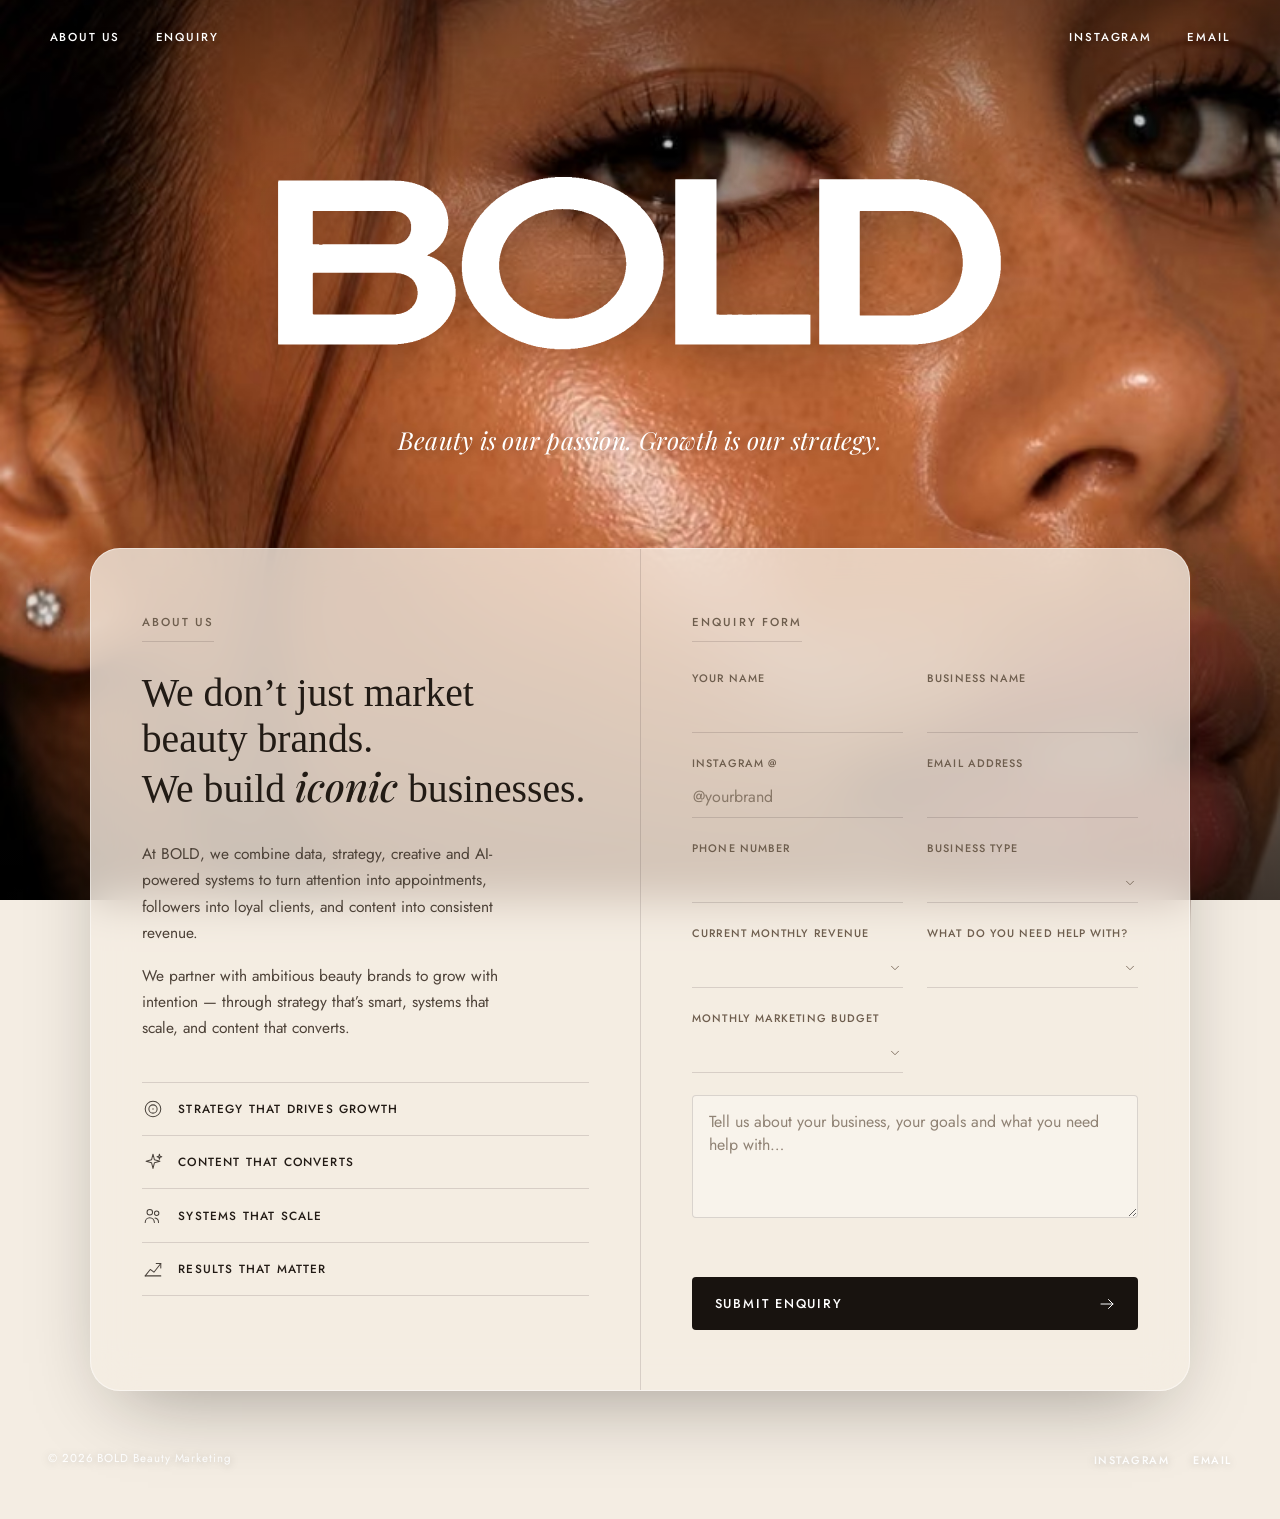
==== index.html @ 407d38a1 "Build BOLD Beauty Marketing Agency website Single-page editorial site matching the approved referenc" ====
<!doctype html>
<html lang="en">
<head>
  <meta charset="UTF-8" />
  <meta name="viewport" content="width=device-width, initial-scale=1, viewport-fit=cover" />
  <title>BOLD — Beauty Marketing Agency</title>
  <meta name="description" content="BOLD is a beauty marketing agency. We combine data, strategy, creative and AI-powered systems to help ambitious beauty brands grow with intention." />
  <meta name="theme-color" content="#f4ede3" />

  <!-- Open Graph / social sharing.
       og:url and the image paths below are site-relative because no
       production domain is set yet. Once BOLD's domain is live, add
       <meta property="og:url"> and switch the image paths to absolute
       URLs so link previews resolve correctly on every platform. -->
  <meta property="og:type" content="website" />
  <meta property="og:site_name" content="BOLD" />
  <meta property="og:title" content="BOLD — Beauty Marketing Agency" />
  <meta property="og:description" content="Beauty is our passion. Growth is our strategy. BOLD partners with ambitious beauty brands to grow with intention." />
  <meta property="og:image" content="/public/assets/bold-background.jpg" />
  <meta name="twitter:card" content="summary_large_image" />
  <meta name="twitter:title" content="BOLD — Beauty Marketing Agency" />
  <meta name="twitter:description" content="Beauty is our passion. Growth is our strategy." />
  <meta name="twitter:image" content="/public/assets/bold-background.jpg" />

  <!-- Favicons -->
  <link rel="icon" type="image/svg+xml" href="/public/assets/bold-logo.svg" />
  <link rel="icon" type="image/png" sizes="32x32" href="/public/assets/favicon-32.png" />
  <link rel="icon" type="image/png" sizes="16x16" href="/public/assets/favicon-16.png" />
  <link rel="apple-touch-icon" sizes="180x180" href="/public/assets/apple-touch-icon.png" />

  <!-- Fonts: editorial serif (headlines + italic emphasis) + refined sans (nav/labels/body).
       Self-hosted (Latin subset) so the site has no third-party runtime
       dependency — see css/fonts.css. -->
  <link rel="preload" as="font" type="font/woff2" href="/public/fonts/jost-500-normal.woff2" crossorigin />
  <link rel="preload" as="font" type="font/woff2" href="/public/fonts/playfair-display-400-italic.woff2" crossorigin />
  <link rel="stylesheet" href="/css/fonts.css" />

  <link rel="stylesheet" href="/css/styles.css" />
  <script>document.documentElement.classList.add('js');</script>
</head>
<body>

  <!-- Fixed beauty photograph background layer. Stays visually stationary while page content scrolls over it. -->
  <div class="bg-fixed" aria-hidden="true">
    <picture>
      <source srcset="/public/assets/bold-background.avif" type="image/avif" />
      <source srcset="/public/assets/bold-background.webp" type="image/webp" />
      <img
        src="/public/assets/bold-background.jpg"
        alt=""
        class="bg-fixed__img"
        fetchpriority="high"
      />
    </picture>
    <div class="bg-fixed__scrim"></div>
  </div>

  <a class="skip-link" href="#main">Skip to content</a>

  <header class="site-nav">
    <nav class="site-nav__inner" aria-label="Primary">
      <ul class="site-nav__group site-nav__group--left">
        <li><a href="#about">About Us</a></li>
        <li><a href="#enquiry">Enquiry</a></li>
      </ul>

      <button class="site-nav__toggle" type="button" aria-expanded="false" aria-controls="mobile-menu">
        <span class="site-nav__toggle-label">Menu</span>
        <span class="site-nav__toggle-icon" aria-hidden="true"></span>
      </button>

      <ul class="site-nav__group site-nav__group--right">
        <li><a id="nav-instagram" href="#" target="_blank" rel="noopener noreferrer">Instagram</a></li>
        <li><a id="nav-email" href="#">Email</a></li>
      </ul>
    </nav>

    <div class="mobile-menu" id="mobile-menu" hidden>
      <ul>
        <li><a href="#about">About Us</a></li>
        <li><a href="#enquiry">Enquiry</a></li>
        <li><a id="nav-instagram-mobile" href="#" target="_blank" rel="noopener noreferrer">Instagram</a></li>
        <li><a id="nav-email-mobile" href="#">Email</a></li>
      </ul>
    </div>
  </header>

  <main id="main">

    <section class="hero" aria-label="BOLD — Beauty is our passion. Growth is our strategy.">
      <div class="hero__inner">
        <svg class="hero__logo" viewBox="0 0 2172 724" role="img" aria-label="BOLD">
          <title>BOLD</title>
          <path d="M 97 116 L 97 119 L 96 120 L 96 564 L 97 565 L 423 565 L 424 564 L 433 564 L 434 563 L 440 563 L 441 562 L 447 562 L 448 561 L 452 561 L 453 560 L 457 560 L 458 559 L 461 559 L 462 558 L 465 558 L 466 557 L 468 557 L 469 556 L 472 556 L 473 555 L 475 555 L 476 554 L 478 554 L 479 553 L 481 553 L 482 552 L 484 552 L 489 549 L 491 549 L 494 547 L 496 547 L 497 546 L 498 546 L 499 545 L 500 545 L 501 544 L 502 544 L 503 543 L 504 543 L 505 542 L 508 541 L 510 539 L 511 539 L 512 538 L 515 537 L 517 535 L 518 535 L 520 533 L 521 533 L 523 531 L 524 531 L 527 528 L 528 528 L 531 525 L 532 525 L 537 520 L 538 520 L 550 508 L 550 507 L 555 502 L 555 501 L 561 494 L 562 491 L 566 486 L 566 485 L 567 484 L 567 483 L 568 482 L 568 481 L 569 480 L 569 479 L 572 474 L 572 472 L 574 469 L 574 467 L 575 466 L 575 464 L 576 463 L 576 461 L 577 460 L 577 458 L 578 457 L 578 454 L 579 453 L 579 450 L 580 449 L 580 444 L 581 443 L 581 435 L 582 434 L 582 413 L 581 412 L 581 405 L 580 404 L 580 400 L 579 399 L 579 395 L 578 394 L 578 391 L 577 390 L 577 388 L 576 387 L 576 385 L 575 384 L 575 382 L 573 379 L 573 377 L 572 376 L 572 375 L 571 374 L 570 371 L 566 366 L 565 363 L 559 356 L 559 355 L 549 345 L 548 345 L 543 340 L 542 340 L 537 336 L 534 335 L 532 333 L 531 333 L 530 332 L 529 332 L 528 331 L 527 331 L 526 330 L 525 330 L 520 327 L 518 327 L 517 326 L 516 326 L 515 325 L 513 325 L 510 323 L 507 323 L 504 321 L 505 320 L 506 320 L 507 319 L 510 318 L 512 316 L 515 315 L 517 313 L 520 312 L 522 310 L 523 310 L 527 306 L 528 306 L 541 293 L 541 292 L 544 289 L 544 288 L 547 285 L 547 284 L 549 282 L 549 281 L 550 280 L 550 279 L 551 278 L 551 277 L 552 276 L 552 275 L 555 270 L 555 268 L 557 265 L 557 262 L 558 261 L 558 259 L 559 258 L 559 255 L 560 254 L 560 250 L 561 249 L 561 241 L 562 240 L 562 223 L 561 222 L 561 215 L 560 214 L 560 210 L 559 209 L 559 205 L 558 204 L 558 202 L 557 201 L 557 198 L 556 197 L 556 195 L 555 194 L 555 193 L 554 192 L 554 191 L 553 190 L 553 189 L 552 188 L 552 187 L 551 186 L 551 185 L 550 184 L 550 183 L 549 182 L 548 179 L 546 177 L 545 174 L 542 171 L 542 170 L 538 166 L 538 165 L 528 155 L 527 155 L 518 147 L 517 147 L 512 143 L 509 142 L 507 140 L 504 139 L 502 137 L 501 137 L 500 136 L 499 136 L 494 133 L 492 133 L 489 131 L 487 131 L 482 128 L 480 128 L 479 127 L 477 127 L 476 126 L 474 126 L 473 125 L 471 125 L 470 124 L 467 124 L 466 123 L 464 123 L 463 122 L 459 122 L 458 121 L 454 121 L 453 120 L 448 120 L 447 119 L 442 119 L 441 118 L 434 118 L 433 117 L 416 117 L 415 116 Z M 191 371 L 193 369 L 419 369 L 420 370 L 428 370 L 429 371 L 433 371 L 434 372 L 436 372 L 437 373 L 440 373 L 441 374 L 443 374 L 444 375 L 445 375 L 446 376 L 448 376 L 450 378 L 453 379 L 455 381 L 456 381 L 459 384 L 460 384 L 467 391 L 467 392 L 470 395 L 470 396 L 471 397 L 471 398 L 472 399 L 472 400 L 475 405 L 475 407 L 476 408 L 476 411 L 477 412 L 477 418 L 478 419 L 478 430 L 477 431 L 477 436 L 476 437 L 476 440 L 475 441 L 475 443 L 474 444 L 474 446 L 473 447 L 473 448 L 472 449 L 471 452 L 469 454 L 469 455 L 467 457 L 467 458 L 463 462 L 463 463 L 461 465 L 460 465 L 455 470 L 454 470 L 449 474 L 448 474 L 443 477 L 441 477 L 440 478 L 438 478 L 437 479 L 435 479 L 434 480 L 432 480 L 431 481 L 428 481 L 427 482 L 420 482 L 419 483 L 193 483 L 191 481 Z M 191 201 L 192 200 L 418 200 L 419 201 L 424 201 L 425 202 L 428 202 L 429 203 L 431 203 L 432 204 L 434 204 L 435 205 L 438 206 L 440 208 L 441 208 L 443 210 L 444 210 L 453 219 L 453 220 L 455 222 L 455 223 L 458 228 L 458 230 L 459 231 L 459 235 L 460 236 L 460 253 L 459 254 L 459 257 L 458 258 L 458 261 L 456 264 L 456 266 L 454 268 L 454 269 L 452 271 L 452 272 L 449 275 L 449 276 L 445 280 L 444 280 L 441 283 L 440 283 L 439 284 L 438 284 L 437 285 L 436 285 L 431 288 L 429 288 L 428 289 L 426 289 L 425 290 L 421 290 L 420 291 L 218 291 L 217 292 L 209 292 L 208 291 L 192 291 L 191 290 Z M 1577 114 L 1577 564 L 1578 565 L 1848 565 L 1849 564 L 1859 564 L 1860 563 L 1868 563 L 1869 562 L 1875 562 L 1876 561 L 1881 561 L 1882 560 L 1886 560 L 1887 559 L 1891 559 L 1892 558 L 1895 558 L 1896 557 L 1900 557 L 1901 556 L 1903 556 L 1904 555 L 1907 555 L 1908 554 L 1910 554 L 1911 553 L 1914 553 L 1915 552 L 1917 552 L 1918 551 L 1920 551 L 1921 550 L 1923 550 L 1924 549 L 1926 549 L 1929 547 L 1931 547 L 1932 546 L 1934 546 L 1935 545 L 1936 545 L 1937 544 L 1939 544 L 1944 541 L 1946 541 L 1947 540 L 1948 540 L 1949 539 L 1950 539 L 1951 538 L 1952 538 L 1953 537 L 1954 537 L 1955 536 L 1956 536 L 1957 535 L 1960 534 L 1962 532 L 1965 531 L 1967 529 L 1968 529 L 1969 528 L 1972 527 L 1974 525 L 1975 525 L 1977 523 L 1978 523 L 1980 521 L 1981 521 L 1984 518 L 1985 518 L 1987 516 L 1988 516 L 1992 512 L 1993 512 L 1998 507 L 1999 507 L 2023 483 L 2023 482 L 2027 478 L 2027 477 L 2031 473 L 2031 472 L 2037 465 L 2037 464 L 2041 459 L 2042 456 L 2044 454 L 2045 451 L 2047 449 L 2047 448 L 2048 447 L 2048 446 L 2049 445 L 2049 444 L 2050 443 L 2050 442 L 2051 441 L 2051 440 L 2052 439 L 2052 438 L 2053 437 L 2053 436 L 2056 431 L 2056 429 L 2058 426 L 2058 424 L 2060 421 L 2060 419 L 2062 416 L 2062 414 L 2063 413 L 2063 411 L 2064 410 L 2064 408 L 2065 407 L 2065 404 L 2066 403 L 2066 401 L 2067 400 L 2067 398 L 2068 397 L 2068 393 L 2069 392 L 2069 388 L 2070 387 L 2070 384 L 2071 383 L 2071 379 L 2072 378 L 2072 372 L 2073 371 L 2073 363 L 2074 362 L 2074 322 L 2073 321 L 2073 312 L 2072 311 L 2072 306 L 2071 305 L 2071 300 L 2070 299 L 2070 296 L 2069 295 L 2069 291 L 2068 290 L 2068 287 L 2067 286 L 2067 283 L 2066 282 L 2066 279 L 2065 278 L 2065 276 L 2064 275 L 2064 272 L 2063 271 L 2063 269 L 2062 268 L 2062 266 L 2061 265 L 2061 263 L 2060 262 L 2060 260 L 2058 257 L 2058 255 L 2057 254 L 2057 252 L 2054 247 L 2054 245 L 2053 244 L 2053 243 L 2052 242 L 2052 241 L 2051 240 L 2051 239 L 2050 238 L 2050 237 L 2049 236 L 2049 235 L 2048 234 L 2047 231 L 2045 229 L 2045 228 L 2044 227 L 2043 224 L 2041 222 L 2040 219 L 2038 217 L 2038 216 L 2036 214 L 2036 213 L 2033 210 L 2033 209 L 2030 206 L 2030 205 L 2027 202 L 2027 201 L 2024 198 L 2024 197 L 2015 188 L 2015 187 L 2002 174 L 2001 174 L 1994 167 L 1993 167 L 1989 163 L 1988 163 L 1985 160 L 1984 160 L 1977 154 L 1976 154 L 1974 152 L 1971 151 L 1966 147 L 1965 147 L 1964 146 L 1961 145 L 1959 143 L 1958 143 L 1953 140 L 1951 140 L 1950 139 L 1947 138 L 1945 136 L 1943 136 L 1938 133 L 1936 133 L 1935 132 L 1934 132 L 1933 131 L 1931 131 L 1928 129 L 1926 129 L 1925 128 L 1923 128 L 1922 127 L 1920 127 L 1919 126 L 1917 126 L 1916 125 L 1913 125 L 1912 124 L 1910 124 L 1909 123 L 1907 123 L 1906 122 L 1903 122 L 1902 121 L 1899 121 L 1898 120 L 1895 120 L 1894 119 L 1890 119 L 1889 118 L 1886 118 L 1885 117 L 1880 117 L 1879 116 L 1873 116 L 1872 115 L 1865 115 L 1864 114 L 1852 114 L 1851 113 L 1578 113 Z M 1688 201 L 1689 200 L 1835 200 L 1836 201 L 1844 201 L 1845 202 L 1851 202 L 1852 203 L 1857 203 L 1858 204 L 1861 204 L 1862 205 L 1865 205 L 1866 206 L 1869 206 L 1870 207 L 1872 207 L 1873 208 L 1875 208 L 1876 209 L 1878 209 L 1879 210 L 1881 210 L 1882 211 L 1884 211 L 1885 212 L 1886 212 L 1891 215 L 1893 215 L 1894 216 L 1895 216 L 1896 217 L 1899 218 L 1901 220 L 1904 221 L 1909 225 L 1912 226 L 1915 229 L 1916 229 L 1920 233 L 1921 233 L 1938 250 L 1938 251 L 1942 255 L 1942 256 L 1945 259 L 1945 260 L 1947 262 L 1947 263 L 1951 268 L 1952 271 L 1954 273 L 1954 274 L 1955 275 L 1955 276 L 1958 281 L 1958 283 L 1960 286 L 1960 288 L 1961 289 L 1961 291 L 1962 292 L 1962 294 L 1963 295 L 1963 297 L 1964 298 L 1964 300 L 1965 301 L 1965 304 L 1966 305 L 1966 308 L 1967 309 L 1967 314 L 1968 315 L 1968 320 L 1969 321 L 1969 329 L 1970 330 L 1970 352 L 1969 353 L 1969 362 L 1968 363 L 1968 368 L 1967 369 L 1967 372 L 1966 373 L 1966 377 L 1965 378 L 1965 380 L 1964 381 L 1964 384 L 1963 385 L 1963 387 L 1962 388 L 1962 390 L 1961 391 L 1961 393 L 1958 398 L 1958 400 L 1957 401 L 1957 402 L 1956 403 L 1956 404 L 1955 405 L 1955 406 L 1954 407 L 1954 408 L 1953 409 L 1952 412 L 1950 414 L 1949 417 L 1947 419 L 1947 420 L 1945 422 L 1945 423 L 1941 427 L 1941 428 L 1937 432 L 1937 433 L 1923 447 L 1922 447 L 1918 451 L 1917 451 L 1914 454 L 1913 454 L 1910 457 L 1909 457 L 1907 459 L 1906 459 L 1901 463 L 1900 463 L 1899 464 L 1898 464 L 1897 465 L 1894 466 L 1892 468 L 1891 468 L 1888 470 L 1886 470 L 1885 471 L 1884 471 L 1879 474 L 1877 474 L 1874 476 L 1872 476 L 1871 477 L 1869 477 L 1868 478 L 1865 478 L 1864 479 L 1862 479 L 1861 480 L 1859 480 L 1858 481 L 1855 481 L 1854 482 L 1850 482 L 1849 483 L 1844 483 L 1843 484 L 1837 484 L 1836 485 L 1827 485 L 1826 486 L 1689 486 L 1688 485 Z M 1184 113 L 1183 114 L 1183 565 L 1552 565 L 1553 564 L 1553 484 L 1549 484 L 1548 483 L 1407 483 L 1406 484 L 1405 484 L 1404 483 L 1393 483 L 1392 484 L 1368 484 L 1367 483 L 1356 483 L 1355 484 L 1339 484 L 1338 483 L 1326 483 L 1325 484 L 1303 484 L 1302 483 L 1297 483 L 1296 482 L 1296 113 Z M 811 113 L 810 114 L 807 114 L 806 115 L 803 115 L 802 116 L 799 116 L 798 117 L 796 117 L 795 118 L 792 118 L 791 119 L 789 119 L 788 120 L 785 120 L 784 121 L 782 121 L 781 122 L 779 122 L 778 123 L 776 123 L 775 124 L 773 124 L 772 125 L 770 125 L 769 126 L 768 126 L 767 127 L 765 127 L 762 129 L 760 129 L 759 130 L 758 130 L 753 133 L 751 133 L 750 134 L 749 134 L 748 135 L 747 135 L 746 136 L 745 136 L 744 137 L 743 137 L 742 138 L 741 138 L 740 139 L 739 139 L 738 140 L 737 140 L 736 141 L 735 141 L 734 142 L 733 142 L 732 143 L 729 144 L 727 146 L 726 146 L 725 147 L 724 147 L 722 149 L 719 150 L 717 152 L 716 152 L 714 154 L 713 154 L 711 156 L 710 156 L 708 158 L 707 158 L 705 160 L 704 160 L 702 162 L 701 162 L 699 164 L 698 164 L 695 167 L 694 167 L 688 173 L 687 173 L 683 177 L 682 177 L 659 200 L 659 201 L 653 207 L 653 208 L 648 213 L 648 214 L 646 216 L 646 217 L 643 220 L 643 221 L 641 223 L 641 224 L 639 226 L 639 227 L 637 229 L 637 230 L 633 235 L 632 238 L 630 240 L 630 241 L 629 242 L 628 245 L 626 247 L 626 248 L 625 249 L 625 250 L 624 251 L 624 252 L 623 253 L 623 254 L 622 255 L 622 256 L 619 261 L 619 263 L 616 268 L 616 270 L 615 271 L 615 272 L 614 273 L 614 275 L 612 278 L 612 280 L 611 281 L 611 283 L 610 284 L 610 286 L 609 287 L 609 289 L 608 290 L 608 293 L 607 294 L 607 296 L 606 297 L 606 299 L 605 300 L 605 303 L 604 304 L 604 308 L 603 309 L 603 313 L 602 314 L 602 319 L 601 320 L 601 326 L 600 327 L 600 336 L 599 337 L 599 367 L 600 368 L 600 377 L 601 378 L 601 384 L 602 385 L 602 389 L 603 390 L 603 394 L 604 395 L 604 398 L 605 399 L 605 401 L 606 402 L 606 405 L 607 406 L 607 408 L 608 409 L 608 411 L 609 412 L 609 414 L 610 415 L 610 417 L 611 418 L 611 420 L 613 423 L 613 425 L 614 426 L 614 427 L 615 428 L 615 429 L 618 434 L 618 436 L 619 437 L 620 440 L 622 442 L 622 443 L 623 444 L 624 447 L 626 449 L 626 450 L 627 451 L 627 452 L 629 454 L 629 455 L 630 456 L 631 459 L 633 461 L 633 462 L 636 465 L 636 466 L 640 470 L 640 471 L 643 474 L 643 475 L 650 482 L 650 483 L 672 505 L 673 505 L 680 512 L 681 512 L 684 515 L 685 515 L 688 518 L 689 518 L 696 524 L 697 524 L 699 526 L 700 526 L 702 528 L 703 528 L 705 530 L 706 530 L 711 534 L 712 534 L 713 535 L 714 535 L 715 536 L 718 537 L 720 539 L 723 540 L 725 542 L 726 542 L 727 543 L 728 543 L 729 544 L 730 544 L 735 547 L 737 547 L 738 548 L 739 548 L 740 549 L 741 549 L 746 552 L 748 552 L 753 555 L 755 555 L 756 556 L 757 556 L 758 557 L 760 557 L 763 559 L 765 559 L 766 560 L 768 560 L 769 561 L 771 561 L 772 562 L 774 562 L 775 563 L 777 563 L 778 564 L 780 564 L 781 565 L 783 565 L 784 566 L 787 566 L 788 567 L 790 567 L 791 568 L 794 568 L 795 569 L 798 569 L 799 570 L 802 570 L 803 571 L 807 571 L 808 572 L 812 572 L 813 573 L 818 573 L 819 574 L 823 574 L 824 575 L 831 575 L 832 576 L 839 576 L 840 577 L 852 577 L 853 578 L 896 578 L 897 577 L 908 577 L 909 576 L 916 576 L 917 575 L 923 575 L 924 574 L 929 574 L 930 573 L 934 573 L 935 572 L 938 572 L 939 571 L 943 571 L 944 570 L 947 570 L 948 569 L 951 569 L 952 568 L 955 568 L 956 567 L 958 567 L 959 566 L 962 566 L 963 565 L 965 565 L 966 564 L 968 564 L 969 563 L 972 563 L 973 562 L 975 562 L 976 561 L 978 561 L 981 559 L 983 559 L 984 558 L 986 558 L 987 557 L 989 557 L 990 556 L 991 556 L 992 555 L 994 555 L 997 553 L 999 553 L 1000 552 L 1001 552 L 1002 551 L 1003 551 L 1004 550 L 1005 550 L 1006 549 L 1007 549 L 1008 548 L 1009 548 L 1010 547 L 1011 547 L 1012 546 L 1013 546 L 1014 545 L 1015 545 L 1016 544 L 1017 544 L 1018 543 L 1019 543 L 1020 542 L 1021 542 L 1022 541 L 1023 541 L 1024 540 L 1025 540 L 1026 539 L 1029 538 L 1031 536 L 1034 535 L 1036 533 L 1037 533 L 1039 531 L 1042 530 L 1044 528 L 1045 528 L 1047 526 L 1048 526 L 1051 523 L 1052 523 L 1054 521 L 1055 521 L 1059 517 L 1060 517 L 1063 514 L 1064 514 L 1067 511 L 1068 511 L 1072 507 L 1073 507 L 1096 484 L 1096 483 L 1102 477 L 1102 476 L 1108 469 L 1108 468 L 1110 466 L 1110 465 L 1113 462 L 1113 461 L 1115 459 L 1115 458 L 1119 453 L 1120 450 L 1124 445 L 1124 444 L 1125 443 L 1125 442 L 1126 441 L 1126 440 L 1127 439 L 1127 438 L 1128 437 L 1129 434 L 1131 432 L 1131 430 L 1132 429 L 1132 428 L 1135 423 L 1135 421 L 1136 420 L 1136 419 L 1137 418 L 1137 416 L 1139 413 L 1139 411 L 1140 410 L 1140 408 L 1142 405 L 1142 402 L 1143 401 L 1143 399 L 1144 398 L 1144 395 L 1145 394 L 1145 392 L 1146 391 L 1146 388 L 1147 387 L 1147 382 L 1148 381 L 1148 377 L 1149 376 L 1149 371 L 1150 370 L 1150 361 L 1151 360 L 1151 322 L 1150 321 L 1150 313 L 1149 312 L 1149 307 L 1148 306 L 1148 301 L 1147 300 L 1147 296 L 1146 295 L 1146 291 L 1145 290 L 1145 288 L 1144 287 L 1144 284 L 1143 283 L 1143 280 L 1142 279 L 1142 277 L 1141 276 L 1141 274 L 1140 273 L 1140 271 L 1139 270 L 1139 268 L 1138 267 L 1138 265 L 1137 264 L 1137 262 L 1136 261 L 1136 260 L 1133 255 L 1133 253 L 1132 252 L 1132 251 L 1131 250 L 1131 249 L 1130 248 L 1130 247 L 1129 246 L 1129 245 L 1128 244 L 1128 243 L 1127 242 L 1127 241 L 1126 240 L 1125 237 L 1123 235 L 1123 234 L 1122 233 L 1121 230 L 1119 228 L 1118 225 L 1116 223 L 1116 222 L 1114 220 L 1114 219 L 1111 216 L 1111 215 L 1108 212 L 1108 211 L 1105 208 L 1105 207 L 1100 202 L 1100 201 L 1089 190 L 1089 189 L 1085 185 L 1084 185 L 1075 176 L 1074 176 L 1069 171 L 1068 171 L 1064 167 L 1063 167 L 1061 165 L 1060 165 L 1057 162 L 1056 162 L 1053 159 L 1052 159 L 1050 157 L 1047 156 L 1045 154 L 1044 154 L 1039 150 L 1038 150 L 1037 149 L 1034 148 L 1032 146 L 1031 146 L 1030 145 L 1029 145 L 1028 144 L 1027 144 L 1026 143 L 1025 143 L 1024 142 L 1023 142 L 1022 141 L 1021 141 L 1020 140 L 1019 140 L 1018 139 L 1017 139 L 1016 138 L 1015 138 L 1014 137 L 1013 137 L 1012 136 L 1011 136 L 1006 133 L 1004 133 L 1003 132 L 1002 132 L 999 130 L 997 130 L 994 128 L 992 128 L 991 127 L 989 127 L 988 126 L 986 126 L 983 124 L 981 124 L 980 123 L 978 123 L 977 122 L 975 122 L 974 121 L 972 121 L 971 120 L 968 120 L 967 119 L 965 119 L 964 118 L 961 118 L 960 117 L 957 117 L 956 116 L 954 116 L 953 115 L 949 115 L 948 114 L 945 114 L 944 113 L 940 113 L 939 112 L 934 112 L 933 111 L 928 111 L 927 110 L 921 110 L 920 109 L 912 109 L 911 108 L 901 108 L 900 107 L 854 107 L 853 108 L 843 108 L 842 109 L 835 109 L 834 110 L 828 110 L 827 111 L 822 111 L 821 112 L 816 112 L 815 113 Z M 842 197 L 848 197 L 849 196 L 856 196 L 857 195 L 872 195 L 873 194 L 875 194 L 876 195 L 896 195 L 897 196 L 905 196 L 906 197 L 912 197 L 913 198 L 917 198 L 918 199 L 922 199 L 923 200 L 927 200 L 928 201 L 930 201 L 931 202 L 933 202 L 934 203 L 936 203 L 937 204 L 939 204 L 940 205 L 942 205 L 943 206 L 945 206 L 948 208 L 950 208 L 951 209 L 953 209 L 954 210 L 955 210 L 956 211 L 957 211 L 958 212 L 959 212 L 960 213 L 961 213 L 962 214 L 963 214 L 964 215 L 965 215 L 966 216 L 969 217 L 971 219 L 972 219 L 973 220 L 976 221 L 978 223 L 979 223 L 981 225 L 982 225 L 984 227 L 985 227 L 989 231 L 990 231 L 994 235 L 995 235 L 1001 241 L 1002 241 L 1012 251 L 1012 252 L 1017 257 L 1017 258 L 1021 262 L 1021 263 L 1024 266 L 1024 267 L 1028 272 L 1029 275 L 1031 277 L 1031 278 L 1032 279 L 1032 280 L 1033 281 L 1033 282 L 1034 283 L 1034 284 L 1035 285 L 1035 286 L 1036 287 L 1036 288 L 1039 293 L 1039 295 L 1041 298 L 1041 301 L 1042 302 L 1042 304 L 1043 305 L 1043 307 L 1044 308 L 1044 310 L 1045 311 L 1045 315 L 1046 316 L 1046 321 L 1047 322 L 1047 327 L 1048 328 L 1048 339 L 1049 340 L 1049 350 L 1048 351 L 1048 360 L 1047 361 L 1047 367 L 1046 368 L 1046 372 L 1045 373 L 1045 377 L 1044 378 L 1044 381 L 1043 382 L 1043 384 L 1042 385 L 1042 387 L 1041 388 L 1041 390 L 1039 393 L 1039 395 L 1037 398 L 1037 400 L 1036 401 L 1036 402 L 1034 404 L 1034 405 L 1033 406 L 1033 407 L 1032 408 L 1032 409 L 1031 410 L 1031 411 L 1030 412 L 1029 415 L 1027 417 L 1027 418 L 1025 420 L 1025 421 L 1023 423 L 1023 424 L 1021 426 L 1021 427 L 1017 431 L 1017 432 L 1005 444 L 1005 445 L 1003 447 L 1002 447 L 995 454 L 994 454 L 991 457 L 990 457 L 983 463 L 982 463 L 980 465 L 977 466 L 972 470 L 971 470 L 970 471 L 967 472 L 965 474 L 964 474 L 959 477 L 957 477 L 956 478 L 955 478 L 950 481 L 948 481 L 945 483 L 943 483 L 942 484 L 940 484 L 939 485 L 937 485 L 936 486 L 934 486 L 933 487 L 931 487 L 930 488 L 928 488 L 927 489 L 923 489 L 922 490 L 919 490 L 918 491 L 915 491 L 914 492 L 909 492 L 908 493 L 903 493 L 902 494 L 893 494 L 892 495 L 855 495 L 854 494 L 846 494 L 845 493 L 839 493 L 838 492 L 834 492 L 833 491 L 829 491 L 828 490 L 824 490 L 823 489 L 821 489 L 820 488 L 817 488 L 816 487 L 814 487 L 813 486 L 810 486 L 807 484 L 805 484 L 804 483 L 802 483 L 801 482 L 800 482 L 799 481 L 797 481 L 792 478 L 790 478 L 789 477 L 788 477 L 787 476 L 786 476 L 785 475 L 784 475 L 783 474 L 782 474 L 781 473 L 780 473 L 779 472 L 776 471 L 774 469 L 773 469 L 768 465 L 767 465 L 766 464 L 765 464 L 763 462 L 762 462 L 759 459 L 758 459 L 753 454 L 752 454 L 747 449 L 746 449 L 738 441 L 738 440 L 730 432 L 730 431 L 727 428 L 727 427 L 725 425 L 725 424 L 721 419 L 721 418 L 720 417 L 719 414 L 717 412 L 717 411 L 716 410 L 716 409 L 715 408 L 715 407 L 714 406 L 714 405 L 713 404 L 713 403 L 710 398 L 710 396 L 708 393 L 708 390 L 707 389 L 707 387 L 706 386 L 706 383 L 705 382 L 705 379 L 704 378 L 704 374 L 703 373 L 703 369 L 702 368 L 702 361 L 701 360 L 701 338 L 702 337 L 702 329 L 703 328 L 703 323 L 704 322 L 704 319 L 705 318 L 705 315 L 706 314 L 706 311 L 707 310 L 707 308 L 708 307 L 708 305 L 709 304 L 709 302 L 710 301 L 710 299 L 712 296 L 712 294 L 713 293 L 713 292 L 714 291 L 715 288 L 717 286 L 717 285 L 718 284 L 718 283 L 719 282 L 720 279 L 722 277 L 723 274 L 725 272 L 725 271 L 727 269 L 727 268 L 730 265 L 730 264 L 733 261 L 733 260 L 743 250 L 743 249 L 746 247 L 746 246 L 750 242 L 751 242 L 757 236 L 758 236 L 767 228 L 768 228 L 770 226 L 773 225 L 775 223 L 776 223 L 781 219 L 782 219 L 783 218 L 784 218 L 785 217 L 786 217 L 787 216 L 788 216 L 789 215 L 790 215 L 791 214 L 792 214 L 793 213 L 794 213 L 795 212 L 796 212 L 801 209 L 803 209 L 804 208 L 806 208 L 809 206 L 811 206 L 812 205 L 814 205 L 815 204 L 817 204 L 818 203 L 820 203 L 821 202 L 824 202 L 825 201 L 827 201 L 828 200 L 831 200 L 832 199 L 836 199 L 837 198 L 841 198 Z" fill="currentColor" fill-rule="evenodd"/>
        </svg>
        <p class="hero__slogan">Beauty is our passion. <em>Growth is our strategy.</em></p>
      </div>
    </section>

    <div class="panel-wrap">
      <div class="panel">

        <section class="panel__col panel__col--about" id="about" aria-labelledby="about-heading">
          <p class="eyebrow">About Us</p>

          <h2 id="about-heading" class="about__statement">
            We don&rsquo;t just market beauty brands.<br />
            We build <em>iconic</em> businesses.
          </h2>

          <p class="about__copy">
            At BOLD, we combine data, strategy, creative and AI-powered systems to turn attention into appointments, followers into loyal clients, and content into consistent revenue.
          </p>
          <p class="about__copy">
            We partner with ambitious beauty brands to grow with intention &mdash; through strategy that&rsquo;s smart, systems that scale, and content that converts.
          </p>

          <ul class="principles">
            <li class="principles__item">
              <span class="principles__icon" aria-hidden="true">
                <svg viewBox="0 0 24 24" fill="none" stroke="currentColor" stroke-width="1.1" stroke-linecap="round" stroke-linejoin="round">
                  <circle cx="12" cy="12" r="8.5" />
                  <circle cx="12" cy="12" r="4.5" />
                  <circle cx="12" cy="12" r="0.75" fill="currentColor" stroke="none" />
                </svg>
              </span>
              <span class="principles__label">Strategy that drives growth</span>
            </li>
            <li class="principles__item">
              <span class="principles__icon" aria-hidden="true">
                <svg viewBox="0 0 24 24" fill="none" stroke="currentColor" stroke-width="1.1" stroke-linecap="round" stroke-linejoin="round">
                  <path d="M12 3.5 L13.6 9.6 L19.5 11.2 L13.6 12.8 L12 19 L10.4 12.8 L4.5 11.2 L10.4 9.6 Z" />
                  <path d="M19 3.5 L19.6 5.6 L21.6 6.2 L19.6 6.8 L19 9 L18.4 6.8 L16.4 6.2 L18.4 5.6 Z" />
                </svg>
              </span>
              <span class="principles__label">Content that converts</span>
            </li>
            <li class="principles__item">
              <span class="principles__icon" aria-hidden="true">
                <svg viewBox="0 0 24 24" fill="none" stroke="currentColor" stroke-width="1.1" stroke-linecap="round" stroke-linejoin="round">
                  <circle cx="8.5" cy="8" r="3" />
                  <circle cx="16" cy="9" r="2.4" />
                  <path d="M3.5 19c0-3 2.2-5.2 5-5.2s5 2.2 5 5.2" />
                  <path d="M14.2 14.3c2.2.3 3.8 2.2 3.8 4.7" />
                </svg>
              </span>
              <span class="principles__label">Systems that scale</span>
            </li>
            <li class="principles__item">
              <span class="principles__icon" aria-hidden="true">
                <svg viewBox="0 0 24 24" fill="none" stroke="currentColor" stroke-width="1.1" stroke-linecap="round" stroke-linejoin="round">
                  <path d="M3.5 19.5h17" />
                  <path d="M3.5 19.5 9 12.5 13 15.5 20.5 6" />
                  <path d="M15.5 6h5v5" />
                </svg>
              </span>
              <span class="principles__label">Results that matter</span>
            </li>
          </ul>
        </section>

        <section class="panel__col panel__col--enquiry" id="enquiry" aria-labelledby="enquiry-heading">
          <p class="eyebrow">Enquiry Form</p>
          <h2 id="enquiry-heading" class="sr-only">Enquiry Form</h2>

          <form id="enquiry-form" class="enquiry-form" novalidate>

            <div class="field-row">
              <div class="field">
                <label for="f-name">Your Name</label>
                <input type="text" id="f-name" name="name" autocomplete="name" required />
              </div>
              <div class="field">
                <label for="f-business">Business Name</label>
                <input type="text" id="f-business" name="business" autocomplete="organization" required />
              </div>
            </div>

            <div class="field-row">
              <div class="field">
                <label for="f-instagram">Instagram @</label>
                <input type="text" id="f-instagram" name="instagram" placeholder="@yourbrand" />
              </div>
              <div class="field">
                <label for="f-email">Email Address</label>
                <input type="email" id="f-email" name="email" autocomplete="email" required />
              </div>
            </div>

            <div class="field-row">
              <div class="field">
                <label for="f-phone">Phone Number</label>
                <input type="tel" id="f-phone" name="phone" autocomplete="tel" />
              </div>
              <div class="field field--select">
                <label for="f-business-type">Business Type</label>
                <select id="f-business-type" name="businessType" required>
                  <option value="" disabled selected hidden></option>
                  <option>Medical Aesthetics / Med Spa</option>
                  <option>Skincare Clinic</option>
                  <option>Injectables &amp; Cosmetic Injecting</option>
                  <option>Laser &amp; Aesthetic Treatments</option>
                  <option>Hair &amp; Beauty Salon</option>
                  <option>Cosmetic Surgery Clinic</option>
                  <option>Beauty Product Brand</option>
                  <option>Wellness &amp; Spa</option>
                  <option>Other</option>
                </select>
              </div>
            </div>

            <div class="field-row">
              <div class="field field--select">
                <label for="f-revenue">Current Monthly Revenue</label>
                <select id="f-revenue" name="revenue">
                  <option value="" disabled selected hidden></option>
                  <option>Under $10k</option>
                  <option>$10k &ndash; $25k</option>
                  <option>$25k &ndash; $50k</option>
                  <option>$50k &ndash; $100k</option>
                  <option>$100k &ndash; $250k</option>
                  <option>$250k+</option>
                </select>
              </div>
              <div class="field field--select">
                <label for="f-help">What do you need help with?</label>
                <select id="f-help" name="helpWith">
                  <option value="" disabled selected hidden></option>
                  <option>Social Media &amp; Content</option>
                  <option>Paid Advertising</option>
                  <option>Branding &amp; Creative</option>
                  <option>Website &amp; Booking Systems</option>
                  <option>Lead Generation &amp; Sales Systems</option>
                  <option>Full Growth Partnership</option>
                  <option>Not Sure Yet</option>
                </select>
              </div>
            </div>

            <div class="field-row">
              <div class="field field--select">
                <label for="f-budget">Monthly Marketing Budget</label>
                <select id="f-budget" name="budget">
                  <option value="" disabled selected hidden></option>
                  <option>Under $1k</option>
                  <option>$1k &ndash; $3k</option>
                  <option>$3k &ndash; $5k</option>
                  <option>$5k &ndash; $10k</option>
                  <option>$10k+</option>
                </select>
              </div>
              <div class="field"></div>
            </div>

            <div class="field field--message">
              <label for="f-message" class="sr-only">Tell us about your business</label>
              <textarea id="f-message" name="message" rows="4" placeholder="Tell us about your business, your goals and what you need help with&hellip;"></textarea>
            </div>

            <p class="form-status" id="form-status" role="status" aria-live="polite"></p>

            <button type="submit" class="submit-btn">
              <span>Submit Enquiry</span>
              <svg viewBox="0 0 24 24" fill="none" stroke="currentColor" stroke-width="1.3" stroke-linecap="round" stroke-linejoin="round" aria-hidden="true">
                <path d="M4 12h16" />
                <path d="M14 6l6 6-6 6" />
              </svg>
            </button>
          </form>
        </section>

      </div>
    </div>

    <footer class="site-footer">
      <p>&copy; <span id="year"></span> BOLD Beauty Marketing</p>
      <ul class="site-footer__links">
        <li><a id="footer-instagram" href="#" target="_blank" rel="noopener noreferrer">Instagram</a></li>
        <li><a id="footer-email" href="#">Email</a></li>
      </ul>
    </footer>

  </main>

  <script type="module" src="/js/main.js"></script>
</body>
</html>
---- css/fonts.css ----
/* Self-hosted BOLD site fonts (Latin subset only) — Playfair Display + Jost.
   Downloaded once from Google Fonts, served locally so the site has no
   third-party runtime dependency and no extra DNS/TLS round trip.
   Only the weights/styles actually used in css/styles.css are included. */

@font-face {
  font-family: 'Jost';
  font-style: normal;
  font-weight: 400;
  font-display: swap;
  src: url('/public/fonts/jost-400-normal.woff2') format('woff2');
}

@font-face {
  font-family: 'Jost';
  font-style: normal;
  font-weight: 500;
  font-display: swap;
  src: url('/public/fonts/jost-500-normal.woff2') format('woff2');
}

@font-face {
  font-family: 'Playfair Display';
  font-style: italic;
  font-weight: 400;
  font-display: swap;
  src: url('/public/fonts/playfair-display-400-italic.woff2') format('woff2');
}

@font-face {
  font-family: 'Playfair Display';
  font-style: italic;
  font-weight: 500;
  font-display: swap;
  src: url('/public/fonts/playfair-display-500-italic.woff2') format('woff2');
}

@font-face {
  font-family: 'Playfair Display';
  font-style: normal;
  font-weight: 500;
  font-display: swap;
  src: url('/public/fonts/playfair-display-500-normal.woff2') format('woff2');
}
---- css/styles.css ----
/* =========================================================
   BOLD — Beauty Marketing Agency
   Editorial beauty-campaign site. Fixed photograph background,
   content scrolls independently above it inside one translucent
   ivory panel. See README for architecture notes.
   ========================================================= */

/* ---------- Design tokens ---------- */
:root {
  --ivory: #f4ede3;
  --ivory-rgb: 244, 237, 227;
  --panel-bg: rgba(var(--ivory-rgb), 0.80);
  --panel-border: rgba(255, 255, 255, 0.45);
  --ink: #221b15;
  --ink-soft: #4d4238;
  --ink-faint: rgba(34, 27, 21, 0.14);
  --taupe: #6e5e4e;
  --white: #ffffff;
  --btn-black: #18130f;
  --btn-black-hover: #2b231c;

  --font-serif: "Playfair Display", Georgia, "Times New Roman", serif;
  --font-sans: "Jost", "Helvetica Neue", Helvetica, Arial, sans-serif;

  --nav-h: clamp(4.5rem, 9vh, 6rem);
  --panel-inset: clamp(1rem, 7vw, 14rem);
  --panel-radius: clamp(18px, 2.4vw, 30px);

  --ease: cubic-bezier(0.22, 1, 0.36, 1);
}

/* ---------- Reset ---------- */
*,
*::before,
*::after {
  box-sizing: border-box;
}

html {
  -webkit-text-size-adjust: 100%;
  text-size-adjust: 100%;
}

body {
  margin: 0;
  min-height: 100vh;
  background: var(--ivory);
  color: var(--ink);
  font-family: var(--font-sans);
  font-size: 16px;
  line-height: 1.5;
  -webkit-font-smoothing: antialiased;
  overflow-x: hidden;
}

img {
  max-width: 100%;
  display: block;
}

ul {
  list-style: none;
  margin: 0;
  padding: 0;
}

a {
  color: inherit;
  text-decoration: none;
}

button {
  font: inherit;
  color: inherit;
  background: none;
  border: none;
  cursor: pointer;
}

h1, h2, h3, p {
  margin: 0;
}

.sr-only {
  position: absolute;
  width: 1px;
  height: 1px;
  padding: 0;
  margin: -1px;
  overflow: hidden;
  clip: rect(0, 0, 0, 0);
  white-space: nowrap;
  border: 0;
}

.skip-link {
  position: absolute;
  top: -100%;
  left: 1rem;
  z-index: 100;
  background: var(--ink);
  color: var(--white);
  padding: 0.75rem 1.25rem;
  border-radius: 4px;
  font-family: var(--font-sans);
  font-size: 0.85rem;
  transition: top 0.2s var(--ease);
}

.skip-link:focus {
  top: 1rem;
}

:focus-visible {
  outline: 2px solid var(--ink);
  outline-offset: 3px;
}

.bg-fixed :focus-visible,
.site-nav :focus-visible,
.hero :focus-visible,
.site-footer :focus-visible {
  outline-color: var(--white);
}

/* ---------- Fixed beauty photograph background ---------- */
/* Uses position:fixed (not background-attachment:fixed) so it stays
   visually stationary across desktop AND mobile browsers, where
   background-attachment:fixed is unreliable/disabled (notably iOS Safari). */
.bg-fixed {
  position: fixed;
  inset: 0;
  z-index: -1;
  overflow: hidden;
  background: var(--ink);
}

.bg-fixed picture,
.bg-fixed__img {
  width: 100%;
  height: 100%;
  display: block;
}

.bg-fixed__img {
  object-fit: cover;
  object-position: 50% 28%;
}

.bg-fixed__scrim {
  position: absolute;
  inset: 0;
  background:
    linear-gradient(to bottom,
      rgba(0, 0, 0, 0.38) 0%,
      rgba(0, 0, 0, 0) 26%,
      rgba(0, 0, 0, 0) 60%,
      rgba(0, 0, 0, 0.58) 100%);
  pointer-events: none;
}

@media (min-width: 640px) {
  .bg-fixed__img {
    object-position: 50% 24%;
  }
}

@media (min-width: 1024px) {
  .bg-fixed__img {
    object-position: 50% 30%;
  }
}

/* ---------- Navigation ---------- */
.site-nav {
  position: relative;
  z-index: 20;
  padding: 1.5rem clamp(1.25rem, 4vw, 3rem) 0;
}

.site-nav__inner {
  display: flex;
  align-items: center;
  justify-content: space-between;
  gap: 1rem;
}

.site-nav__group {
  display: flex;
  align-items: center;
  gap: clamp(1.25rem, 2.5vw, 2.25rem);
}

.site-nav a {
  color: var(--white);
  font-family: var(--font-sans);
  font-size: 0.72rem;
  font-weight: 500;
  letter-spacing: 0.16em;
  text-transform: uppercase;
  text-shadow: 0 1px 8px rgba(0, 0, 0, 0.25);
  padding: 0.35rem 0.1rem;
  transition: opacity 0.2s var(--ease);
}

.site-nav a:hover,
.site-nav a:focus-visible {
  opacity: 0.72;
}

.site-nav__toggle {
  display: none;
  align-items: center;
  gap: 0.5rem;
  color: var(--white);
}

.site-nav__toggle-label {
  font-size: 0.7rem;
  letter-spacing: 0.16em;
  text-transform: uppercase;
  text-shadow: 0 1px 8px rgba(0, 0, 0, 0.25);
}

.site-nav__toggle-icon {
  position: relative;
  width: 20px;
  height: 1px;
  background: var(--white);
}

.site-nav__toggle-icon::before,
.site-nav__toggle-icon::after {
  content: "";
  position: absolute;
  left: 0;
  width: 20px;
  height: 1px;
  background: var(--white);
  transition: transform 0.2s var(--ease);
}

.site-nav__toggle-icon::before {
  top: -6px;
}

.site-nav__toggle-icon::after {
  top: 6px;
}

.site-nav__toggle[aria-expanded="true"] .site-nav__toggle-icon {
  background: transparent;
}

.site-nav__toggle[aria-expanded="true"] .site-nav__toggle-icon::before {
  transform: translateY(6px) rotate(45deg);
}

.site-nav__toggle[aria-expanded="true"] .site-nav__toggle-icon::after {
  transform: translateY(-6px) rotate(-45deg);
}

.mobile-menu {
  margin: 0.9rem clamp(1.25rem, 4vw, 3rem) 0;
  background: var(--panel-bg);
  backdrop-filter: blur(20px) saturate(1.1);
  -webkit-backdrop-filter: blur(20px) saturate(1.1);
  border: 1px solid var(--panel-border);
  border-radius: 16px;
  overflow: hidden;
}

.mobile-menu ul {
  display: flex;
  flex-direction: column;
}

.mobile-menu li + li {
  border-top: 1px solid var(--ink-faint);
}

.mobile-menu a {
  display: block;
  padding: 1rem 1.25rem;
  color: var(--ink);
  font-size: 0.75rem;
  font-weight: 500;
  letter-spacing: 0.14em;
  text-transform: uppercase;
}

@media (max-width: 719px) {
  .site-nav__group--left,
  .site-nav__group--right {
    display: none;
  }

  .site-nav__toggle {
    display: inline-flex;
    margin-left: auto;
  }
}

@media (min-width: 720px) {
  .mobile-menu {
    display: none !important;
  }
}

/* ---------- Hero ---------- */
.hero {
  position: relative;
  z-index: 5;
  display: flex;
  align-items: flex-start;
  justify-content: center;
  padding: clamp(2.5rem, 10vh, 6rem) clamp(1.25rem, 6vw, 3rem) 0;
  text-align: center;
}

.hero__inner {
  width: 100%;
  max-width: 1200px;
  display: flex;
  flex-direction: column;
  align-items: center;
}

.hero__logo {
  width: clamp(280px, 62vw, 920px);
  height: auto;
  color: var(--white);
  filter: drop-shadow(0 4px 24px rgba(0, 0, 0, 0.22));
}

.hero__slogan {
  margin-top: clamp(0.6rem, 2vw, 1.15rem);
  color: var(--white);
  font-family: var(--font-serif);
  font-style: italic;
  font-weight: 400;
  font-size: clamp(1rem, 2.3vw, 1.55rem);
  letter-spacing: 0.01em;
  text-shadow: 0 1px 12px rgba(0, 0, 0, 0.28);
}

.hero__slogan em {
  font-style: italic;
}

/* ---------- Panel wrap / translucent content panel ---------- */
.panel-wrap {
  position: relative;
  z-index: 10;
  padding: 0 var(--panel-inset);
  margin-top: clamp(2.25rem, 7vw, 9.25rem);
}

.panel {
  background: var(--panel-bg);
  backdrop-filter: blur(22px) saturate(1.15);
  -webkit-backdrop-filter: blur(22px) saturate(1.15);
  border: 1px solid var(--panel-border);
  border-radius: var(--panel-radius);
  box-shadow: 0 30px 80px -30px rgba(20, 14, 9, 0.4);
  display: grid;
  grid-template-columns: 1fr;
  overflow: hidden;
}

/* Panel starts visible by default (no-JS / progressive enhancement).
   Only when JS has confirmed it can run the reveal do we hide it first,
   then fade it in via .is-visible (see js/main.js). */
.js .panel {
  opacity: 0;
  transform: translateY(18px);
}

.js .panel.is-visible {
  opacity: 1;
  transform: none;
  transition: opacity 0.7s var(--ease), transform 0.7s var(--ease);
}

@media (prefers-reduced-motion: reduce) {
  .js .panel {
    opacity: 1;
    transform: none;
  }
}

.panel__col {
  padding: clamp(2rem, 5vw, 3.75rem) clamp(1.5rem, 4vw, 3.5rem);
}

.panel__col--enquiry {
  border-top: 1px solid var(--ink-faint);
}

@media (min-width: 900px) {
  .panel {
    grid-template-columns: 1fr 1fr;
  }

  .panel__col--enquiry {
    border-top: none;
    border-left: 1px solid var(--ink-faint);
  }
}

.eyebrow {
  font-family: var(--font-sans);
  font-size: 0.72rem;
  font-weight: 500;
  letter-spacing: 0.18em;
  text-transform: uppercase;
  color: var(--taupe);
  padding-bottom: 0.6rem;
  margin-bottom: clamp(1.25rem, 3vw, 1.75rem);
  border-bottom: 1px solid var(--ink-faint);
  display: inline-block;
}

/* ---------- About column ---------- */
.about__statement {
  font-family: var(--font-serif);
  font-weight: 500;
  font-size: clamp(1.55rem, 3.1vw, 2.5rem);
  line-height: 1.18;
  color: var(--ink);
  margin-bottom: clamp(1.25rem, 2.5vw, 1.75rem);
}

.about__statement em {
  font-style: italic;
  font-weight: 500;
}

.about__copy {
  font-family: var(--font-sans);
  font-size: 0.97rem;
  line-height: 1.7;
  color: var(--ink-soft);
  max-width: 42ch;
}

.about__copy + .about__copy {
  margin-top: 1rem;
}

.principles {
  margin-top: clamp(1.75rem, 3.5vw, 2.5rem);
  border-top: 1px solid var(--ink-faint);
}

.principles__item {
  display: flex;
  align-items: center;
  gap: 0.9rem;
  padding: 0.95rem 0;
  border-bottom: 1px solid var(--ink-faint);
}

.principles__icon {
  flex: none;
  width: 22px;
  height: 22px;
  color: var(--ink);
  opacity: 0.82;
}

.principles__icon svg {
  width: 100%;
  height: 100%;
}

.principles__label {
  font-family: var(--font-sans);
  font-size: 0.74rem;
  font-weight: 500;
  letter-spacing: 0.1em;
  text-transform: uppercase;
  color: var(--ink);
}

/* ---------- Enquiry form ---------- */
.enquiry-form {
  display: flex;
  flex-direction: column;
  gap: 1.35rem;
}

.field-row {
  display: grid;
  grid-template-columns: 1fr;
  gap: 1.35rem;
}

@media (min-width: 560px) {
  .field-row {
    grid-template-columns: 1fr 1fr;
    gap: 1.35rem 1.5rem;
  }
}

.field {
  display: flex;
  flex-direction: column;
}

.field label {
  font-family: var(--font-sans);
  font-size: 0.68rem;
  font-weight: 500;
  letter-spacing: 0.1em;
  text-transform: uppercase;
  color: var(--taupe);
  margin-bottom: 0.5rem;
}

.field input,
.field select,
.field textarea {
  font-family: var(--font-sans);
  font-size: 1rem;
  color: var(--ink);
  background: transparent;
  border: none;
  border-bottom: 1px solid var(--ink-faint);
  padding: 0.4rem 0.05rem 0.55rem;
  border-radius: 0;
  width: 100%;
  transition: border-color 0.2s var(--ease);
}

.field input::placeholder,
.field textarea::placeholder {
  color: var(--taupe);
  opacity: 0.75;
}

.field input:hover,
.field select:hover,
.field textarea:hover {
  border-bottom-color: rgba(34, 27, 21, 0.3);
}

.field input:focus,
.field select:focus,
.field textarea:focus {
  outline: none;
  border-bottom-color: var(--ink);
}

.field.is-touched input:invalid,
.field.is-touched select:invalid {
  border-bottom-color: #a33d2e;
}

.field--select select {
  appearance: none;
  -webkit-appearance: none;
  background-image: url("data:image/svg+xml,%3Csvg xmlns='http://www.w3.org/2000/svg' viewBox='0 0 24 24' fill='none' stroke='%236e5e4e' stroke-width='1.4' stroke-linecap='round' stroke-linejoin='round'%3E%3Cpath d='M6 9l6 6 6-6'/%3E%3C/svg%3E");
  background-repeat: no-repeat;
  background-position: right 0.1rem center;
  background-size: 14px;
  padding-right: 1.4rem;
  cursor: pointer;
}

.field--select select:invalid {
  color: var(--taupe);
}

.field--message textarea {
  border: 1px solid var(--ink-faint);
  border-radius: 4px;
  padding: 0.9rem 1rem;
  resize: vertical;
  min-height: 7.5rem;
  background: rgba(255, 255, 255, 0.3);
}

.field--message textarea:focus {
  border-color: var(--ink);
}

.form-status {
  font-family: var(--font-sans);
  font-size: 0.85rem;
  line-height: 1.5;
  color: var(--ink-soft);
  min-height: 1.2em;
}

.form-status[data-state="error"] {
  color: #a33d2e;
}

.form-status[data-state="success"] {
  color: #3f6b4a;
}

.submit-btn {
  display: flex;
  align-items: center;
  justify-content: space-between;
  width: 100%;
  background: var(--btn-black);
  color: var(--white);
  font-family: var(--font-sans);
  font-size: 0.8rem;
  font-weight: 500;
  letter-spacing: 0.14em;
  text-transform: uppercase;
  padding: 1.05rem 1.4rem;
  border-radius: 4px;
  transition: background-color 0.2s var(--ease), transform 0.2s var(--ease);
}

.submit-btn:hover {
  background: var(--btn-black-hover);
}

.submit-btn:active {
  transform: scale(0.99);
}

.submit-btn svg {
  width: 18px;
  height: 18px;
  transition: transform 0.2s var(--ease);
}

.submit-btn:hover svg {
  transform: translateX(3px);
}

.submit-btn:disabled {
  opacity: 0.6;
  cursor: default;
}

/* ---------- Footer ---------- */
.site-footer {
  position: relative;
  z-index: 5;
  display: flex;
  flex-direction: column;
  align-items: center;
  gap: 0.75rem;
  padding: clamp(2.5rem, 6vw, 3.5rem) 1.5rem clamp(2.25rem, 5vw, 3rem);
  color: var(--white);
  text-align: center;
}

.site-footer p {
  font-family: var(--font-sans);
  font-size: 0.72rem;
  letter-spacing: 0.08em;
  text-shadow: 0 1px 8px rgba(0, 0, 0, 0.25);
}

.site-footer__links {
  display: flex;
  gap: 1.5rem;
}

.site-footer__links a {
  font-family: var(--font-sans);
  font-size: 0.68rem;
  font-weight: 500;
  letter-spacing: 0.14em;
  text-transform: uppercase;
  text-shadow: 0 1px 8px rgba(0, 0, 0, 0.25);
  transition: opacity 0.2s var(--ease);
}

.site-footer__links a:hover,
.site-footer__links a:focus-visible {
  opacity: 0.72;
}

@media (min-width: 720px) {
  .site-footer {
    flex-direction: row;
    justify-content: space-between;
    padding-left: clamp(1.25rem, 4vw, 3rem);
    padding-right: clamp(1.25rem, 4vw, 3rem);
    text-align: left;
  }
}

/* ---------- Reduced motion ---------- */
@media (prefers-reduced-motion: reduce) {
  * {
    scroll-behavior: auto !important;
    animation-duration: 0.01ms !important;
    animation-iteration-count: 1 !important;
    transition-duration: 0.01ms !important;
  }
}

html {
  scroll-behavior: smooth;
}
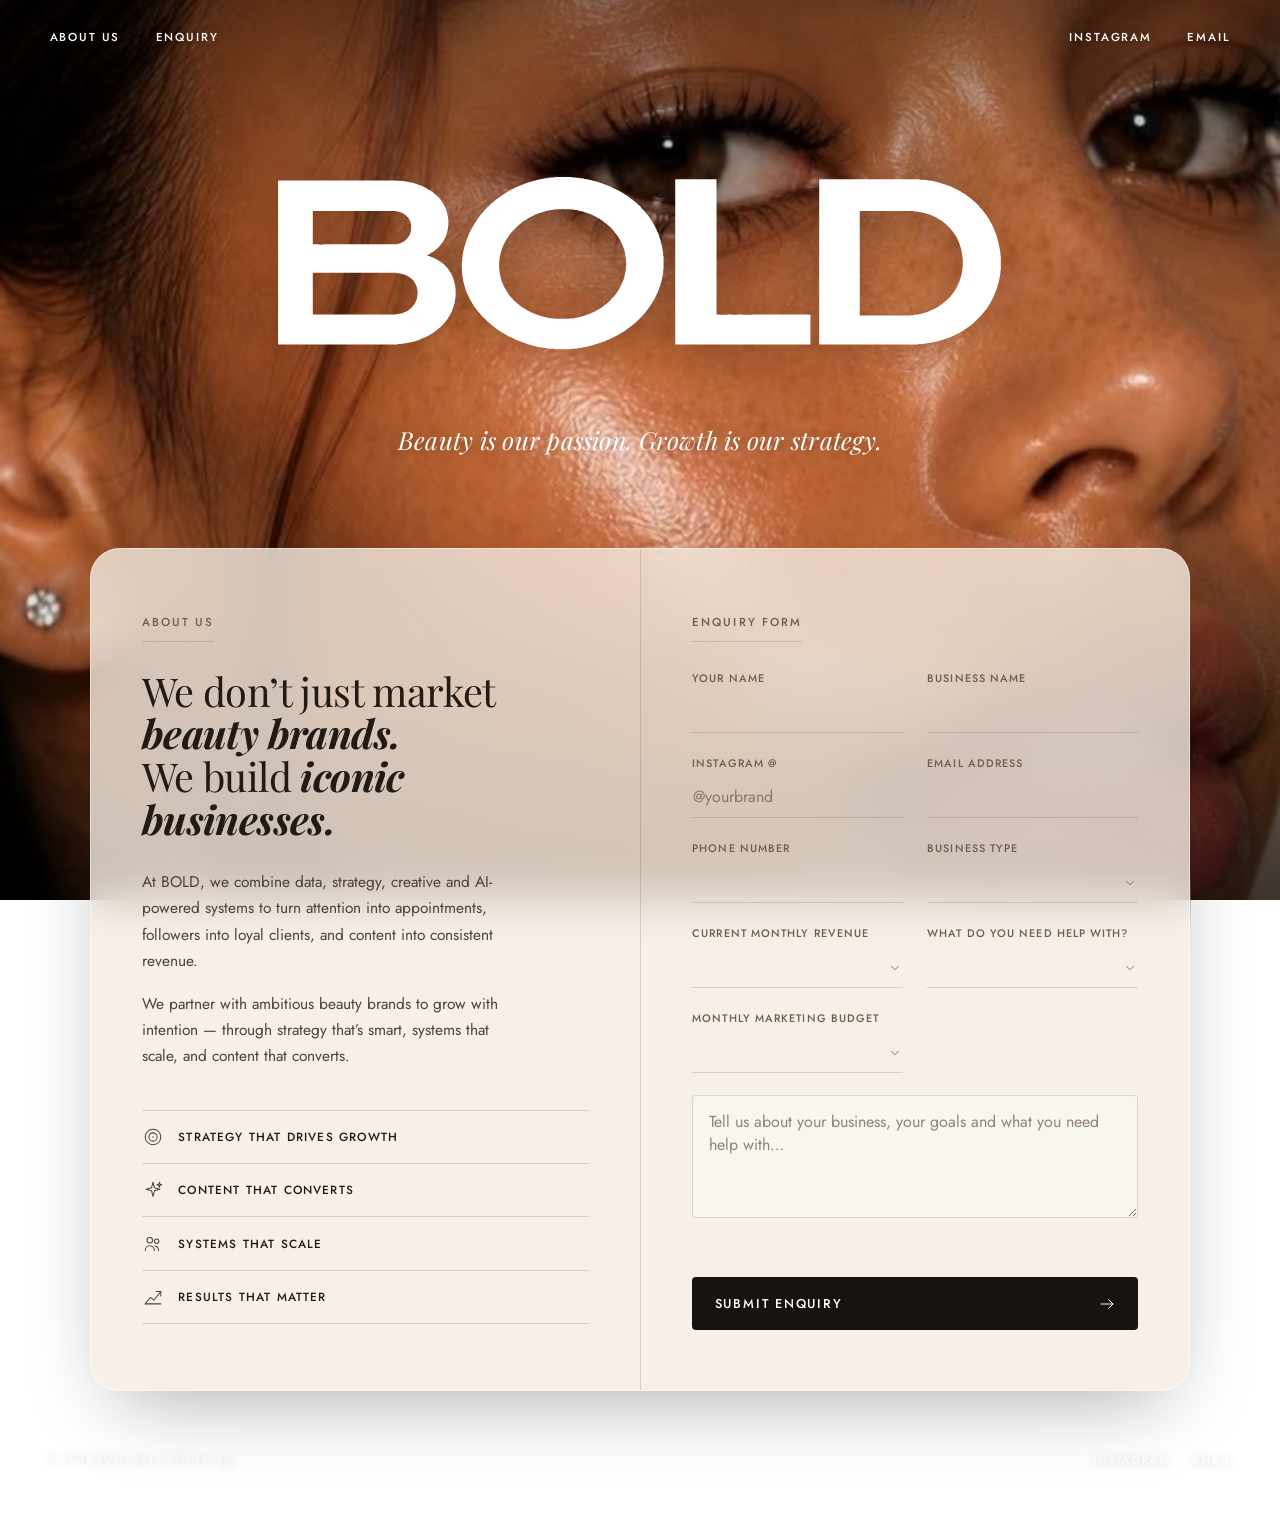
==== commit 5a0dd23c: "Fix fixed background on iOS Safari; rebuild About headline typography The fixed beauty photograph wa" ====
--- a/index.html
+++ b/index.html
@@ -33,6 +33,7 @@
        dependency — see css/fonts.css. -->
   <link rel="preload" as="font" type="font/woff2" href="/public/fonts/jost-500-normal.woff2" crossorigin />
   <link rel="preload" as="font" type="font/woff2" href="/public/fonts/playfair-display-400-italic.woff2" crossorigin />
+  <link rel="preload" as="font" type="font/woff2" href="/public/fonts/playfair-display-400-normal.woff2" crossorigin />
   <link rel="stylesheet" href="/css/fonts.css" />
 
   <link rel="stylesheet" href="/css/styles.css" />
@@ -104,8 +105,9 @@
           <p class="eyebrow">About Us</p>
 
           <h2 id="about-heading" class="about__statement">
-            We don&rsquo;t just market beauty brands.<br />
-            We build <em>iconic</em> businesses.
+            <span class="roman">We don&rsquo;t just market</span><br />
+            <span class="bold-italic">beauty brands.</span><br />
+            <span class="roman">We build</span> <span class="bold-italic">iconic businesses.</span>
           </h2>
 
           <p class="about__copy">
--- a/css/fonts.css
+++ b/css/fonts.css
@@ -21,6 +21,14 @@
 
 @font-face {
   font-family: 'Playfair Display';
+  font-style: normal;
+  font-weight: 400;
+  font-display: swap;
+  src: url('/public/fonts/playfair-display-400-normal.woff2') format('woff2');
+}
+
+@font-face {
+  font-family: 'Playfair Display';
   font-style: italic;
   font-weight: 400;
   font-display: swap;
@@ -30,15 +38,7 @@
 @font-face {
   font-family: 'Playfair Display';
   font-style: italic;
-  font-weight: 500;
+  font-weight: 700;
   font-display: swap;
-  src: url('/public/fonts/playfair-display-500-italic.woff2') format('woff2');
+  src: url('/public/fonts/playfair-display-700-italic.woff2') format('woff2');
 }
-
-@font-face {
-  font-family: 'Playfair Display';
-  font-style: normal;
-  font-weight: 500;
-  font-display: swap;
-  src: url('/public/fonts/playfair-display-500-normal.woff2') format('woff2');
-}
--- a/css/styles.css
+++ b/css/styles.css
@@ -41,16 +41,22 @@
   text-size-adjust: 100%;
 }
 
+/* No overflow rule on html/body: setting `overflow` here (even just
+   overflow-x) turns body into iOS Safari's scrolling container, which
+   makes it compute position:fixed descendants relative to the document
+   instead of the real viewport — breaking the fixed background below.
+   The layout itself doesn't overflow horizontally, so this isn't needed. */
 body {
   margin: 0;
   min-height: 100vh;
-  background: var(--ivory);
+  /* Transparent: cream/ivory belongs only to the foreground panel/cards.
+     The fixed photograph (.bg-fixed) is the page's only true background. */
+  background: transparent;
   color: var(--ink);
   font-family: var(--font-sans);
   font-size: 16px;
   line-height: 1.5;
   -webkit-font-smoothing: antialiased;
-  overflow-x: hidden;
 }
 
 img {
@@ -422,18 +428,27 @@
 }
 
 /* ---------- About column ---------- */
+/* Editorial "italic pivot" system: Roman setup -> bold italic emphasis ->
+   Roman setup -> bold italic resolution. The contrast between the two
+   treatments carries the emphasis, not a uniform italic statement. */
 .about__statement {
   font-family: var(--font-serif);
-  font-weight: 500;
   font-size: clamp(1.55rem, 3.1vw, 2.5rem);
-  line-height: 1.18;
+  line-height: 1.08;
+  letter-spacing: -0.015em;
+  text-align: left;
   color: var(--ink);
   margin-bottom: clamp(1.25rem, 2.5vw, 1.75rem);
 }
 
-.about__statement em {
+.about__statement .roman {
+  font-weight: 400;
+  font-style: normal;
+}
+
+.about__statement .bold-italic {
+  font-weight: 700;
   font-style: italic;
-  font-weight: 500;
 }
 
 .about__copy {
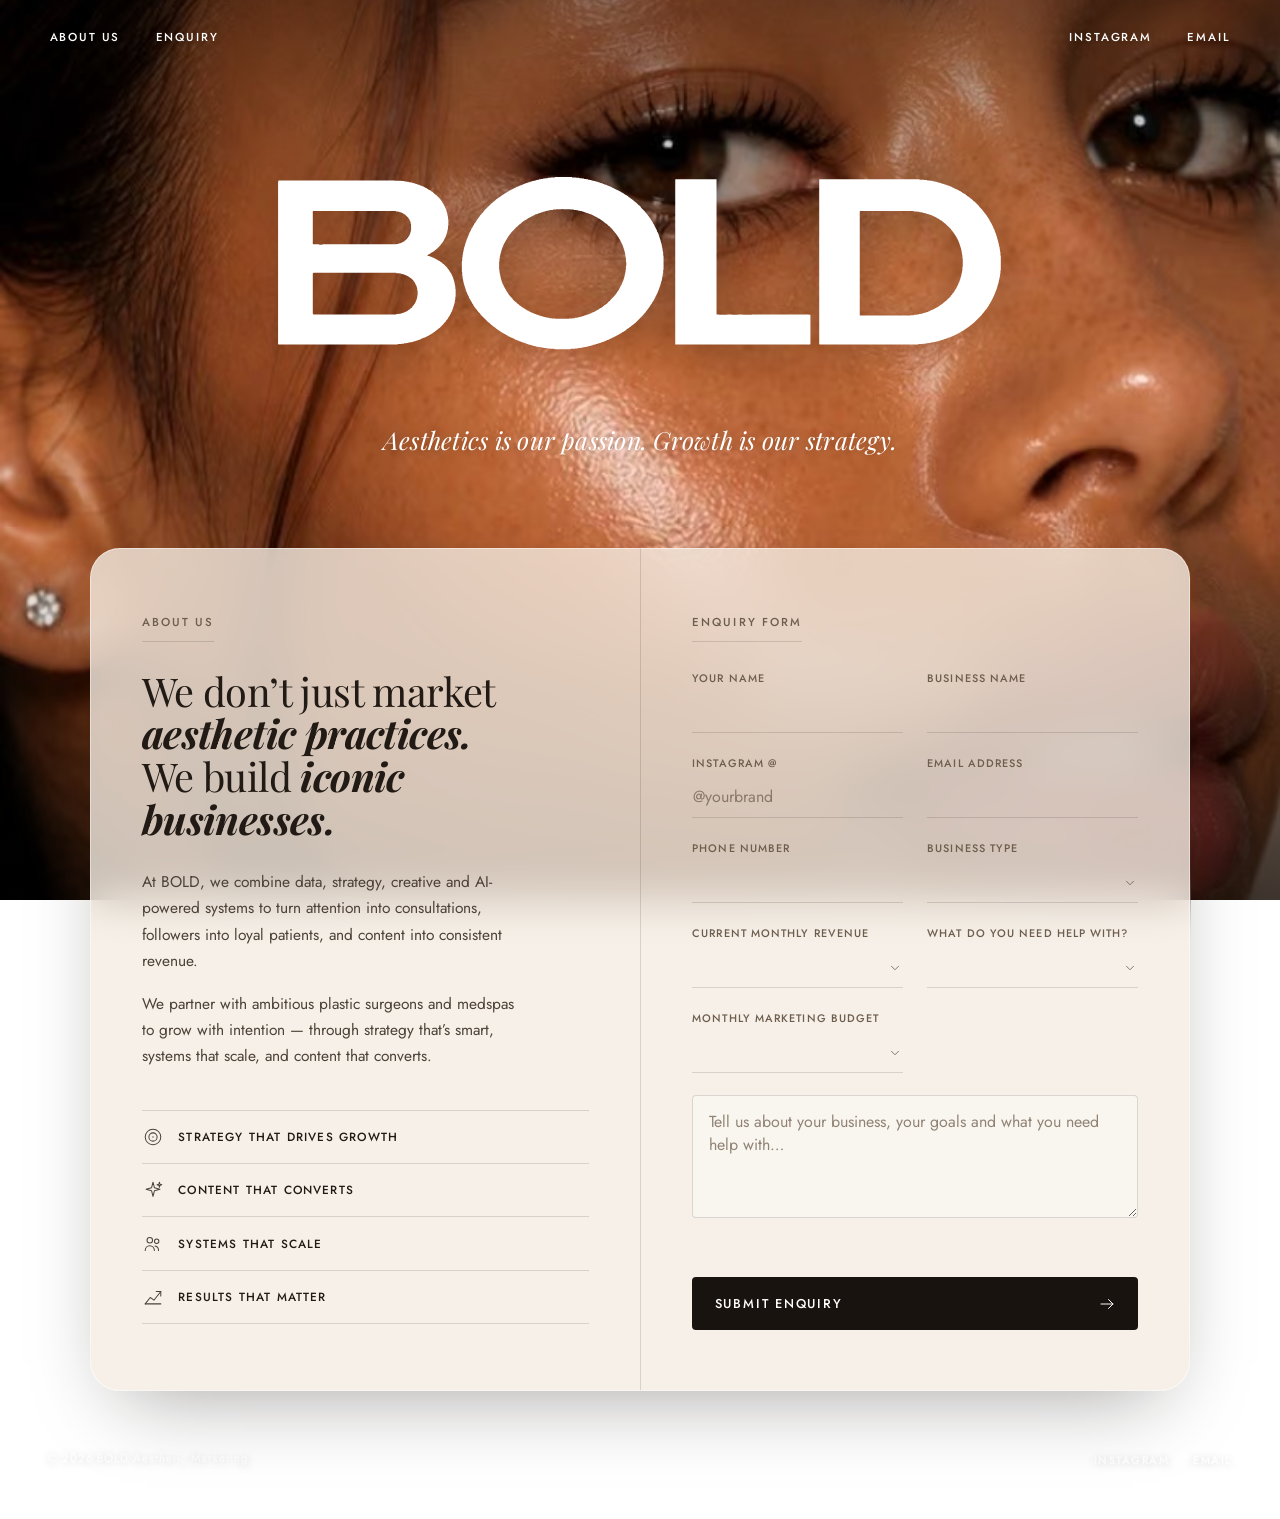
==== commit 6186309b: "Reposition site copy from Beauty Marketing to Aesthetic Marketing Updates title/meta/OG/Twitter tags" ====
--- a/index.html
+++ b/index.html
@@ -3,24 +3,22 @@
 <head>
   <meta charset="UTF-8" />
   <meta name="viewport" content="width=device-width, initial-scale=1, viewport-fit=cover" />
-  <title>BOLD — Beauty Marketing Agency</title>
-  <meta name="description" content="BOLD is a beauty marketing agency. We combine data, strategy, creative and AI-powered systems to help ambitious beauty brands grow with intention." />
+  <title>BOLD — Aesthetic Marketing Agency</title>
+  <meta name="description" content="BOLD is an aesthetic marketing agency for plastic surgeons and medspas. We combine data, strategy, creative and AI-powered systems to help premium aesthetic practices grow consultations and revenue with intention." />
   <meta name="theme-color" content="#f4ede3" />
-
-  <!-- Open Graph / social sharing.
-       og:url and the image paths below are site-relative because no
-       production domain is set yet. Once BOLD's domain is live, add
-       <meta property="og:url"> and switch the image paths to absolute
-       URLs so link previews resolve correctly on every platform. -->
+  <link rel="canonical" href="https://boldbma.com/" />
+
+  <!-- Open Graph / social sharing — absolute URLs now that boldbma.com is live. -->
   <meta property="og:type" content="website" />
   <meta property="og:site_name" content="BOLD" />
-  <meta property="og:title" content="BOLD — Beauty Marketing Agency" />
-  <meta property="og:description" content="Beauty is our passion. Growth is our strategy. BOLD partners with ambitious beauty brands to grow with intention." />
-  <meta property="og:image" content="/public/assets/bold-background.jpg" />
+  <meta property="og:url" content="https://boldbma.com/" />
+  <meta property="og:title" content="BOLD — Aesthetic Marketing Agency" />
+  <meta property="og:description" content="Aesthetics is our passion. Growth is our strategy. BOLD partners with ambitious plastic surgeons and medspas to grow with intention." />
+  <meta property="og:image" content="https://boldbma.com/public/assets/bold-background.jpg" />
   <meta name="twitter:card" content="summary_large_image" />
-  <meta name="twitter:title" content="BOLD — Beauty Marketing Agency" />
-  <meta name="twitter:description" content="Beauty is our passion. Growth is our strategy." />
-  <meta name="twitter:image" content="/public/assets/bold-background.jpg" />
+  <meta name="twitter:title" content="BOLD — Aesthetic Marketing Agency" />
+  <meta name="twitter:description" content="Aesthetics is our passion. Growth is our strategy." />
+  <meta name="twitter:image" content="https://boldbma.com/public/assets/bold-background.jpg" />
 
   <!-- Favicons -->
   <link rel="icon" type="image/svg+xml" href="/public/assets/bold-logo.svg" />
@@ -88,13 +86,13 @@
 
   <main id="main">
 
-    <section class="hero" aria-label="BOLD — Beauty is our passion. Growth is our strategy.">
+    <section class="hero" aria-label="BOLD — Aesthetics is our passion. Growth is our strategy.">
       <div class="hero__inner">
         <svg class="hero__logo" viewBox="0 0 2172 724" role="img" aria-label="BOLD">
           <title>BOLD</title>
           <path d="M 97 116 L 97 119 L 96 120 L 96 564 L 97 565 L 423 565 L 424 564 L 433 564 L 434 563 L 440 563 L 441 562 L 447 562 L 448 561 L 452 561 L 453 560 L 457 560 L 458 559 L 461 559 L 462 558 L 465 558 L 466 557 L 468 557 L 469 556 L 472 556 L 473 555 L 475 555 L 476 554 L 478 554 L 479 553 L 481 553 L 482 552 L 484 552 L 489 549 L 491 549 L 494 547 L 496 547 L 497 546 L 498 546 L 499 545 L 500 545 L 501 544 L 502 544 L 503 543 L 504 543 L 505 542 L 508 541 L 510 539 L 511 539 L 512 538 L 515 537 L 517 535 L 518 535 L 520 533 L 521 533 L 523 531 L 524 531 L 527 528 L 528 528 L 531 525 L 532 525 L 537 520 L 538 520 L 550 508 L 550 507 L 555 502 L 555 501 L 561 494 L 562 491 L 566 486 L 566 485 L 567 484 L 567 483 L 568 482 L 568 481 L 569 480 L 569 479 L 572 474 L 572 472 L 574 469 L 574 467 L 575 466 L 575 464 L 576 463 L 576 461 L 577 460 L 577 458 L 578 457 L 578 454 L 579 453 L 579 450 L 580 449 L 580 444 L 581 443 L 581 435 L 582 434 L 582 413 L 581 412 L 581 405 L 580 404 L 580 400 L 579 399 L 579 395 L 578 394 L 578 391 L 577 390 L 577 388 L 576 387 L 576 385 L 575 384 L 575 382 L 573 379 L 573 377 L 572 376 L 572 375 L 571 374 L 570 371 L 566 366 L 565 363 L 559 356 L 559 355 L 549 345 L 548 345 L 543 340 L 542 340 L 537 336 L 534 335 L 532 333 L 531 333 L 530 332 L 529 332 L 528 331 L 527 331 L 526 330 L 525 330 L 520 327 L 518 327 L 517 326 L 516 326 L 515 325 L 513 325 L 510 323 L 507 323 L 504 321 L 505 320 L 506 320 L 507 319 L 510 318 L 512 316 L 515 315 L 517 313 L 520 312 L 522 310 L 523 310 L 527 306 L 528 306 L 541 293 L 541 292 L 544 289 L 544 288 L 547 285 L 547 284 L 549 282 L 549 281 L 550 280 L 550 279 L 551 278 L 551 277 L 552 276 L 552 275 L 555 270 L 555 268 L 557 265 L 557 262 L 558 261 L 558 259 L 559 258 L 559 255 L 560 254 L 560 250 L 561 249 L 561 241 L 562 240 L 562 223 L 561 222 L 561 215 L 560 214 L 560 210 L 559 209 L 559 205 L 558 204 L 558 202 L 557 201 L 557 198 L 556 197 L 556 195 L 555 194 L 555 193 L 554 192 L 554 191 L 553 190 L 553 189 L 552 188 L 552 187 L 551 186 L 551 185 L 550 184 L 550 183 L 549 182 L 548 179 L 546 177 L 545 174 L 542 171 L 542 170 L 538 166 L 538 165 L 528 155 L 527 155 L 518 147 L 517 147 L 512 143 L 509 142 L 507 140 L 504 139 L 502 137 L 501 137 L 500 136 L 499 136 L 494 133 L 492 133 L 489 131 L 487 131 L 482 128 L 480 128 L 479 127 L 477 127 L 476 126 L 474 126 L 473 125 L 471 125 L 470 124 L 467 124 L 466 123 L 464 123 L 463 122 L 459 122 L 458 121 L 454 121 L 453 120 L 448 120 L 447 119 L 442 119 L 441 118 L 434 118 L 433 117 L 416 117 L 415 116 Z M 191 371 L 193 369 L 419 369 L 420 370 L 428 370 L 429 371 L 433 371 L 434 372 L 436 372 L 437 373 L 440 373 L 441 374 L 443 374 L 444 375 L 445 375 L 446 376 L 448 376 L 450 378 L 453 379 L 455 381 L 456 381 L 459 384 L 460 384 L 467 391 L 467 392 L 470 395 L 470 396 L 471 397 L 471 398 L 472 399 L 472 400 L 475 405 L 475 407 L 476 408 L 476 411 L 477 412 L 477 418 L 478 419 L 478 430 L 477 431 L 477 436 L 476 437 L 476 440 L 475 441 L 475 443 L 474 444 L 474 446 L 473 447 L 473 448 L 472 449 L 471 452 L 469 454 L 469 455 L 467 457 L 467 458 L 463 462 L 463 463 L 461 465 L 460 465 L 455 470 L 454 470 L 449 474 L 448 474 L 443 477 L 441 477 L 440 478 L 438 478 L 437 479 L 435 479 L 434 480 L 432 480 L 431 481 L 428 481 L 427 482 L 420 482 L 419 483 L 193 483 L 191 481 Z M 191 201 L 192 200 L 418 200 L 419 201 L 424 201 L 425 202 L 428 202 L 429 203 L 431 203 L 432 204 L 434 204 L 435 205 L 438 206 L 440 208 L 441 208 L 443 210 L 444 210 L 453 219 L 453 220 L 455 222 L 455 223 L 458 228 L 458 230 L 459 231 L 459 235 L 460 236 L 460 253 L 459 254 L 459 257 L 458 258 L 458 261 L 456 264 L 456 266 L 454 268 L 454 269 L 452 271 L 452 272 L 449 275 L 449 276 L 445 280 L 444 280 L 441 283 L 440 283 L 439 284 L 438 284 L 437 285 L 436 285 L 431 288 L 429 288 L 428 289 L 426 289 L 425 290 L 421 290 L 420 291 L 218 291 L 217 292 L 209 292 L 208 291 L 192 291 L 191 290 Z M 1577 114 L 1577 564 L 1578 565 L 1848 565 L 1849 564 L 1859 564 L 1860 563 L 1868 563 L 1869 562 L 1875 562 L 1876 561 L 1881 561 L 1882 560 L 1886 560 L 1887 559 L 1891 559 L 1892 558 L 1895 558 L 1896 557 L 1900 557 L 1901 556 L 1903 556 L 1904 555 L 1907 555 L 1908 554 L 1910 554 L 1911 553 L 1914 553 L 1915 552 L 1917 552 L 1918 551 L 1920 551 L 1921 550 L 1923 550 L 1924 549 L 1926 549 L 1929 547 L 1931 547 L 1932 546 L 1934 546 L 1935 545 L 1936 545 L 1937 544 L 1939 544 L 1944 541 L 1946 541 L 1947 540 L 1948 540 L 1949 539 L 1950 539 L 1951 538 L 1952 538 L 1953 537 L 1954 537 L 1955 536 L 1956 536 L 1957 535 L 1960 534 L 1962 532 L 1965 531 L 1967 529 L 1968 529 L 1969 528 L 1972 527 L 1974 525 L 1975 525 L 1977 523 L 1978 523 L 1980 521 L 1981 521 L 1984 518 L 1985 518 L 1987 516 L 1988 516 L 1992 512 L 1993 512 L 1998 507 L 1999 507 L 2023 483 L 2023 482 L 2027 478 L 2027 477 L 2031 473 L 2031 472 L 2037 465 L 2037 464 L 2041 459 L 2042 456 L 2044 454 L 2045 451 L 2047 449 L 2047 448 L 2048 447 L 2048 446 L 2049 445 L 2049 444 L 2050 443 L 2050 442 L 2051 441 L 2051 440 L 2052 439 L 2052 438 L 2053 437 L 2053 436 L 2056 431 L 2056 429 L 2058 426 L 2058 424 L 2060 421 L 2060 419 L 2062 416 L 2062 414 L 2063 413 L 2063 411 L 2064 410 L 2064 408 L 2065 407 L 2065 404 L 2066 403 L 2066 401 L 2067 400 L 2067 398 L 2068 397 L 2068 393 L 2069 392 L 2069 388 L 2070 387 L 2070 384 L 2071 383 L 2071 379 L 2072 378 L 2072 372 L 2073 371 L 2073 363 L 2074 362 L 2074 322 L 2073 321 L 2073 312 L 2072 311 L 2072 306 L 2071 305 L 2071 300 L 2070 299 L 2070 296 L 2069 295 L 2069 291 L 2068 290 L 2068 287 L 2067 286 L 2067 283 L 2066 282 L 2066 279 L 2065 278 L 2065 276 L 2064 275 L 2064 272 L 2063 271 L 2063 269 L 2062 268 L 2062 266 L 2061 265 L 2061 263 L 2060 262 L 2060 260 L 2058 257 L 2058 255 L 2057 254 L 2057 252 L 2054 247 L 2054 245 L 2053 244 L 2053 243 L 2052 242 L 2052 241 L 2051 240 L 2051 239 L 2050 238 L 2050 237 L 2049 236 L 2049 235 L 2048 234 L 2047 231 L 2045 229 L 2045 228 L 2044 227 L 2043 224 L 2041 222 L 2040 219 L 2038 217 L 2038 216 L 2036 214 L 2036 213 L 2033 210 L 2033 209 L 2030 206 L 2030 205 L 2027 202 L 2027 201 L 2024 198 L 2024 197 L 2015 188 L 2015 187 L 2002 174 L 2001 174 L 1994 167 L 1993 167 L 1989 163 L 1988 163 L 1985 160 L 1984 160 L 1977 154 L 1976 154 L 1974 152 L 1971 151 L 1966 147 L 1965 147 L 1964 146 L 1961 145 L 1959 143 L 1958 143 L 1953 140 L 1951 140 L 1950 139 L 1947 138 L 1945 136 L 1943 136 L 1938 133 L 1936 133 L 1935 132 L 1934 132 L 1933 131 L 1931 131 L 1928 129 L 1926 129 L 1925 128 L 1923 128 L 1922 127 L 1920 127 L 1919 126 L 1917 126 L 1916 125 L 1913 125 L 1912 124 L 1910 124 L 1909 123 L 1907 123 L 1906 122 L 1903 122 L 1902 121 L 1899 121 L 1898 120 L 1895 120 L 1894 119 L 1890 119 L 1889 118 L 1886 118 L 1885 117 L 1880 117 L 1879 116 L 1873 116 L 1872 115 L 1865 115 L 1864 114 L 1852 114 L 1851 113 L 1578 113 Z M 1688 201 L 1689 200 L 1835 200 L 1836 201 L 1844 201 L 1845 202 L 1851 202 L 1852 203 L 1857 203 L 1858 204 L 1861 204 L 1862 205 L 1865 205 L 1866 206 L 1869 206 L 1870 207 L 1872 207 L 1873 208 L 1875 208 L 1876 209 L 1878 209 L 1879 210 L 1881 210 L 1882 211 L 1884 211 L 1885 212 L 1886 212 L 1891 215 L 1893 215 L 1894 216 L 1895 216 L 1896 217 L 1899 218 L 1901 220 L 1904 221 L 1909 225 L 1912 226 L 1915 229 L 1916 229 L 1920 233 L 1921 233 L 1938 250 L 1938 251 L 1942 255 L 1942 256 L 1945 259 L 1945 260 L 1947 262 L 1947 263 L 1951 268 L 1952 271 L 1954 273 L 1954 274 L 1955 275 L 1955 276 L 1958 281 L 1958 283 L 1960 286 L 1960 288 L 1961 289 L 1961 291 L 1962 292 L 1962 294 L 1963 295 L 1963 297 L 1964 298 L 1964 300 L 1965 301 L 1965 304 L 1966 305 L 1966 308 L 1967 309 L 1967 314 L 1968 315 L 1968 320 L 1969 321 L 1969 329 L 1970 330 L 1970 352 L 1969 353 L 1969 362 L 1968 363 L 1968 368 L 1967 369 L 1967 372 L 1966 373 L 1966 377 L 1965 378 L 1965 380 L 1964 381 L 1964 384 L 1963 385 L 1963 387 L 1962 388 L 1962 390 L 1961 391 L 1961 393 L 1958 398 L 1958 400 L 1957 401 L 1957 402 L 1956 403 L 1956 404 L 1955 405 L 1955 406 L 1954 407 L 1954 408 L 1953 409 L 1952 412 L 1950 414 L 1949 417 L 1947 419 L 1947 420 L 1945 422 L 1945 423 L 1941 427 L 1941 428 L 1937 432 L 1937 433 L 1923 447 L 1922 447 L 1918 451 L 1917 451 L 1914 454 L 1913 454 L 1910 457 L 1909 457 L 1907 459 L 1906 459 L 1901 463 L 1900 463 L 1899 464 L 1898 464 L 1897 465 L 1894 466 L 1892 468 L 1891 468 L 1888 470 L 1886 470 L 1885 471 L 1884 471 L 1879 474 L 1877 474 L 1874 476 L 1872 476 L 1871 477 L 1869 477 L 1868 478 L 1865 478 L 1864 479 L 1862 479 L 1861 480 L 1859 480 L 1858 481 L 1855 481 L 1854 482 L 1850 482 L 1849 483 L 1844 483 L 1843 484 L 1837 484 L 1836 485 L 1827 485 L 1826 486 L 1689 486 L 1688 485 Z M 1184 113 L 1183 114 L 1183 565 L 1552 565 L 1553 564 L 1553 484 L 1549 484 L 1548 483 L 1407 483 L 1406 484 L 1405 484 L 1404 483 L 1393 483 L 1392 484 L 1368 484 L 1367 483 L 1356 483 L 1355 484 L 1339 484 L 1338 483 L 1326 483 L 1325 484 L 1303 484 L 1302 483 L 1297 483 L 1296 482 L 1296 113 Z M 811 113 L 810 114 L 807 114 L 806 115 L 803 115 L 802 116 L 799 116 L 798 117 L 796 117 L 795 118 L 792 118 L 791 119 L 789 119 L 788 120 L 785 120 L 784 121 L 782 121 L 781 122 L 779 122 L 778 123 L 776 123 L 775 124 L 773 124 L 772 125 L 770 125 L 769 126 L 768 126 L 767 127 L 765 127 L 762 129 L 760 129 L 759 130 L 758 130 L 753 133 L 751 133 L 750 134 L 749 134 L 748 135 L 747 135 L 746 136 L 745 136 L 744 137 L 743 137 L 742 138 L 741 138 L 740 139 L 739 139 L 738 140 L 737 140 L 736 141 L 735 141 L 734 142 L 733 142 L 732 143 L 729 144 L 727 146 L 726 146 L 725 147 L 724 147 L 722 149 L 719 150 L 717 152 L 716 152 L 714 154 L 713 154 L 711 156 L 710 156 L 708 158 L 707 158 L 705 160 L 704 160 L 702 162 L 701 162 L 699 164 L 698 164 L 695 167 L 694 167 L 688 173 L 687 173 L 683 177 L 682 177 L 659 200 L 659 201 L 653 207 L 653 208 L 648 213 L 648 214 L 646 216 L 646 217 L 643 220 L 643 221 L 641 223 L 641 224 L 639 226 L 639 227 L 637 229 L 637 230 L 633 235 L 632 238 L 630 240 L 630 241 L 629 242 L 628 245 L 626 247 L 626 248 L 625 249 L 625 250 L 624 251 L 624 252 L 623 253 L 623 254 L 622 255 L 622 256 L 619 261 L 619 263 L 616 268 L 616 270 L 615 271 L 615 272 L 614 273 L 614 275 L 612 278 L 612 280 L 611 281 L 611 283 L 610 284 L 610 286 L 609 287 L 609 289 L 608 290 L 608 293 L 607 294 L 607 296 L 606 297 L 606 299 L 605 300 L 605 303 L 604 304 L 604 308 L 603 309 L 603 313 L 602 314 L 602 319 L 601 320 L 601 326 L 600 327 L 600 336 L 599 337 L 599 367 L 600 368 L 600 377 L 601 378 L 601 384 L 602 385 L 602 389 L 603 390 L 603 394 L 604 395 L 604 398 L 605 399 L 605 401 L 606 402 L 606 405 L 607 406 L 607 408 L 608 409 L 608 411 L 609 412 L 609 414 L 610 415 L 610 417 L 611 418 L 611 420 L 613 423 L 613 425 L 614 426 L 614 427 L 615 428 L 615 429 L 618 434 L 618 436 L 619 437 L 620 440 L 622 442 L 622 443 L 623 444 L 624 447 L 626 449 L 626 450 L 627 451 L 627 452 L 629 454 L 629 455 L 630 456 L 631 459 L 633 461 L 633 462 L 636 465 L 636 466 L 640 470 L 640 471 L 643 474 L 643 475 L 650 482 L 650 483 L 672 505 L 673 505 L 680 512 L 681 512 L 684 515 L 685 515 L 688 518 L 689 518 L 696 524 L 697 524 L 699 526 L 700 526 L 702 528 L 703 528 L 705 530 L 706 530 L 711 534 L 712 534 L 713 535 L 714 535 L 715 536 L 718 537 L 720 539 L 723 540 L 725 542 L 726 542 L 727 543 L 728 543 L 729 544 L 730 544 L 735 547 L 737 547 L 738 548 L 739 548 L 740 549 L 741 549 L 746 552 L 748 552 L 753 555 L 755 555 L 756 556 L 757 556 L 758 557 L 760 557 L 763 559 L 765 559 L 766 560 L 768 560 L 769 561 L 771 561 L 772 562 L 774 562 L 775 563 L 777 563 L 778 564 L 780 564 L 781 565 L 783 565 L 784 566 L 787 566 L 788 567 L 790 567 L 791 568 L 794 568 L 795 569 L 798 569 L 799 570 L 802 570 L 803 571 L 807 571 L 808 572 L 812 572 L 813 573 L 818 573 L 819 574 L 823 574 L 824 575 L 831 575 L 832 576 L 839 576 L 840 577 L 852 577 L 853 578 L 896 578 L 897 577 L 908 577 L 909 576 L 916 576 L 917 575 L 923 575 L 924 574 L 929 574 L 930 573 L 934 573 L 935 572 L 938 572 L 939 571 L 943 571 L 944 570 L 947 570 L 948 569 L 951 569 L 952 568 L 955 568 L 956 567 L 958 567 L 959 566 L 962 566 L 963 565 L 965 565 L 966 564 L 968 564 L 969 563 L 972 563 L 973 562 L 975 562 L 976 561 L 978 561 L 981 559 L 983 559 L 984 558 L 986 558 L 987 557 L 989 557 L 990 556 L 991 556 L 992 555 L 994 555 L 997 553 L 999 553 L 1000 552 L 1001 552 L 1002 551 L 1003 551 L 1004 550 L 1005 550 L 1006 549 L 1007 549 L 1008 548 L 1009 548 L 1010 547 L 1011 547 L 1012 546 L 1013 546 L 1014 545 L 1015 545 L 1016 544 L 1017 544 L 1018 543 L 1019 543 L 1020 542 L 1021 542 L 1022 541 L 1023 541 L 1024 540 L 1025 540 L 1026 539 L 1029 538 L 1031 536 L 1034 535 L 1036 533 L 1037 533 L 1039 531 L 1042 530 L 1044 528 L 1045 528 L 1047 526 L 1048 526 L 1051 523 L 1052 523 L 1054 521 L 1055 521 L 1059 517 L 1060 517 L 1063 514 L 1064 514 L 1067 511 L 1068 511 L 1072 507 L 1073 507 L 1096 484 L 1096 483 L 1102 477 L 1102 476 L 1108 469 L 1108 468 L 1110 466 L 1110 465 L 1113 462 L 1113 461 L 1115 459 L 1115 458 L 1119 453 L 1120 450 L 1124 445 L 1124 444 L 1125 443 L 1125 442 L 1126 441 L 1126 440 L 1127 439 L 1127 438 L 1128 437 L 1129 434 L 1131 432 L 1131 430 L 1132 429 L 1132 428 L 1135 423 L 1135 421 L 1136 420 L 1136 419 L 1137 418 L 1137 416 L 1139 413 L 1139 411 L 1140 410 L 1140 408 L 1142 405 L 1142 402 L 1143 401 L 1143 399 L 1144 398 L 1144 395 L 1145 394 L 1145 392 L 1146 391 L 1146 388 L 1147 387 L 1147 382 L 1148 381 L 1148 377 L 1149 376 L 1149 371 L 1150 370 L 1150 361 L 1151 360 L 1151 322 L 1150 321 L 1150 313 L 1149 312 L 1149 307 L 1148 306 L 1148 301 L 1147 300 L 1147 296 L 1146 295 L 1146 291 L 1145 290 L 1145 288 L 1144 287 L 1144 284 L 1143 283 L 1143 280 L 1142 279 L 1142 277 L 1141 276 L 1141 274 L 1140 273 L 1140 271 L 1139 270 L 1139 268 L 1138 267 L 1138 265 L 1137 264 L 1137 262 L 1136 261 L 1136 260 L 1133 255 L 1133 253 L 1132 252 L 1132 251 L 1131 250 L 1131 249 L 1130 248 L 1130 247 L 1129 246 L 1129 245 L 1128 244 L 1128 243 L 1127 242 L 1127 241 L 1126 240 L 1125 237 L 1123 235 L 1123 234 L 1122 233 L 1121 230 L 1119 228 L 1118 225 L 1116 223 L 1116 222 L 1114 220 L 1114 219 L 1111 216 L 1111 215 L 1108 212 L 1108 211 L 1105 208 L 1105 207 L 1100 202 L 1100 201 L 1089 190 L 1089 189 L 1085 185 L 1084 185 L 1075 176 L 1074 176 L 1069 171 L 1068 171 L 1064 167 L 1063 167 L 1061 165 L 1060 165 L 1057 162 L 1056 162 L 1053 159 L 1052 159 L 1050 157 L 1047 156 L 1045 154 L 1044 154 L 1039 150 L 1038 150 L 1037 149 L 1034 148 L 1032 146 L 1031 146 L 1030 145 L 1029 145 L 1028 144 L 1027 144 L 1026 143 L 1025 143 L 1024 142 L 1023 142 L 1022 141 L 1021 141 L 1020 140 L 1019 140 L 1018 139 L 1017 139 L 1016 138 L 1015 138 L 1014 137 L 1013 137 L 1012 136 L 1011 136 L 1006 133 L 1004 133 L 1003 132 L 1002 132 L 999 130 L 997 130 L 994 128 L 992 128 L 991 127 L 989 127 L 988 126 L 986 126 L 983 124 L 981 124 L 980 123 L 978 123 L 977 122 L 975 122 L 974 121 L 972 121 L 971 120 L 968 120 L 967 119 L 965 119 L 964 118 L 961 118 L 960 117 L 957 117 L 956 116 L 954 116 L 953 115 L 949 115 L 948 114 L 945 114 L 944 113 L 940 113 L 939 112 L 934 112 L 933 111 L 928 111 L 927 110 L 921 110 L 920 109 L 912 109 L 911 108 L 901 108 L 900 107 L 854 107 L 853 108 L 843 108 L 842 109 L 835 109 L 834 110 L 828 110 L 827 111 L 822 111 L 821 112 L 816 112 L 815 113 Z M 842 197 L 848 197 L 849 196 L 856 196 L 857 195 L 872 195 L 873 194 L 875 194 L 876 195 L 896 195 L 897 196 L 905 196 L 906 197 L 912 197 L 913 198 L 917 198 L 918 199 L 922 199 L 923 200 L 927 200 L 928 201 L 930 201 L 931 202 L 933 202 L 934 203 L 936 203 L 937 204 L 939 204 L 940 205 L 942 205 L 943 206 L 945 206 L 948 208 L 950 208 L 951 209 L 953 209 L 954 210 L 955 210 L 956 211 L 957 211 L 958 212 L 959 212 L 960 213 L 961 213 L 962 214 L 963 214 L 964 215 L 965 215 L 966 216 L 969 217 L 971 219 L 972 219 L 973 220 L 976 221 L 978 223 L 979 223 L 981 225 L 982 225 L 984 227 L 985 227 L 989 231 L 990 231 L 994 235 L 995 235 L 1001 241 L 1002 241 L 1012 251 L 1012 252 L 1017 257 L 1017 258 L 1021 262 L 1021 263 L 1024 266 L 1024 267 L 1028 272 L 1029 275 L 1031 277 L 1031 278 L 1032 279 L 1032 280 L 1033 281 L 1033 282 L 1034 283 L 1034 284 L 1035 285 L 1035 286 L 1036 287 L 1036 288 L 1039 293 L 1039 295 L 1041 298 L 1041 301 L 1042 302 L 1042 304 L 1043 305 L 1043 307 L 1044 308 L 1044 310 L 1045 311 L 1045 315 L 1046 316 L 1046 321 L 1047 322 L 1047 327 L 1048 328 L 1048 339 L 1049 340 L 1049 350 L 1048 351 L 1048 360 L 1047 361 L 1047 367 L 1046 368 L 1046 372 L 1045 373 L 1045 377 L 1044 378 L 1044 381 L 1043 382 L 1043 384 L 1042 385 L 1042 387 L 1041 388 L 1041 390 L 1039 393 L 1039 395 L 1037 398 L 1037 400 L 1036 401 L 1036 402 L 1034 404 L 1034 405 L 1033 406 L 1033 407 L 1032 408 L 1032 409 L 1031 410 L 1031 411 L 1030 412 L 1029 415 L 1027 417 L 1027 418 L 1025 420 L 1025 421 L 1023 423 L 1023 424 L 1021 426 L 1021 427 L 1017 431 L 1017 432 L 1005 444 L 1005 445 L 1003 447 L 1002 447 L 995 454 L 994 454 L 991 457 L 990 457 L 983 463 L 982 463 L 980 465 L 977 466 L 972 470 L 971 470 L 970 471 L 967 472 L 965 474 L 964 474 L 959 477 L 957 477 L 956 478 L 955 478 L 950 481 L 948 481 L 945 483 L 943 483 L 942 484 L 940 484 L 939 485 L 937 485 L 936 486 L 934 486 L 933 487 L 931 487 L 930 488 L 928 488 L 927 489 L 923 489 L 922 490 L 919 490 L 918 491 L 915 491 L 914 492 L 909 492 L 908 493 L 903 493 L 902 494 L 893 494 L 892 495 L 855 495 L 854 494 L 846 494 L 845 493 L 839 493 L 838 492 L 834 492 L 833 491 L 829 491 L 828 490 L 824 490 L 823 489 L 821 489 L 820 488 L 817 488 L 816 487 L 814 487 L 813 486 L 810 486 L 807 484 L 805 484 L 804 483 L 802 483 L 801 482 L 800 482 L 799 481 L 797 481 L 792 478 L 790 478 L 789 477 L 788 477 L 787 476 L 786 476 L 785 475 L 784 475 L 783 474 L 782 474 L 781 473 L 780 473 L 779 472 L 776 471 L 774 469 L 773 469 L 768 465 L 767 465 L 766 464 L 765 464 L 763 462 L 762 462 L 759 459 L 758 459 L 753 454 L 752 454 L 747 449 L 746 449 L 738 441 L 738 440 L 730 432 L 730 431 L 727 428 L 727 427 L 725 425 L 725 424 L 721 419 L 721 418 L 720 417 L 719 414 L 717 412 L 717 411 L 716 410 L 716 409 L 715 408 L 715 407 L 714 406 L 714 405 L 713 404 L 713 403 L 710 398 L 710 396 L 708 393 L 708 390 L 707 389 L 707 387 L 706 386 L 706 383 L 705 382 L 705 379 L 704 378 L 704 374 L 703 373 L 703 369 L 702 368 L 702 361 L 701 360 L 701 338 L 702 337 L 702 329 L 703 328 L 703 323 L 704 322 L 704 319 L 705 318 L 705 315 L 706 314 L 706 311 L 707 310 L 707 308 L 708 307 L 708 305 L 709 304 L 709 302 L 710 301 L 710 299 L 712 296 L 712 294 L 713 293 L 713 292 L 714 291 L 715 288 L 717 286 L 717 285 L 718 284 L 718 283 L 719 282 L 720 279 L 722 277 L 723 274 L 725 272 L 725 271 L 727 269 L 727 268 L 730 265 L 730 264 L 733 261 L 733 260 L 743 250 L 743 249 L 746 247 L 746 246 L 750 242 L 751 242 L 757 236 L 758 236 L 767 228 L 768 228 L 770 226 L 773 225 L 775 223 L 776 223 L 781 219 L 782 219 L 783 218 L 784 218 L 785 217 L 786 217 L 787 216 L 788 216 L 789 215 L 790 215 L 791 214 L 792 214 L 793 213 L 794 213 L 795 212 L 796 212 L 801 209 L 803 209 L 804 208 L 806 208 L 809 206 L 811 206 L 812 205 L 814 205 L 815 204 L 817 204 L 818 203 L 820 203 L 821 202 L 824 202 L 825 201 L 827 201 L 828 200 L 831 200 L 832 199 L 836 199 L 837 198 L 841 198 Z" fill="currentColor" fill-rule="evenodd"/>
         </svg>
-        <p class="hero__slogan">Beauty is our passion. <em>Growth is our strategy.</em></p>
+        <p class="hero__slogan">Aesthetics is our passion. <em>Growth is our strategy.</em></p>
       </div>
     </section>
 
@@ -106,15 +104,15 @@
 
           <h2 id="about-heading" class="about__statement">
             <span class="roman">We don&rsquo;t just market</span><br />
-            <span class="bold-italic">beauty brands.</span><br />
+            <span class="bold-italic">aesthetic practices.</span><br />
             <span class="roman">We build</span> <span class="bold-italic">iconic businesses.</span>
           </h2>
 
           <p class="about__copy">
-            At BOLD, we combine data, strategy, creative and AI-powered systems to turn attention into appointments, followers into loyal clients, and content into consistent revenue.
+            At BOLD, we combine data, strategy, creative and AI-powered systems to turn attention into consultations, followers into loyal patients, and content into consistent revenue.
           </p>
           <p class="about__copy">
-            We partner with ambitious beauty brands to grow with intention &mdash; through strategy that&rsquo;s smart, systems that scale, and content that converts.
+            We partner with ambitious plastic surgeons and medspas to grow with intention &mdash; through strategy that&rsquo;s smart, systems that scale, and content that converts.
           </p>
 
           <ul class="principles">
@@ -198,14 +196,8 @@
                 <label for="f-business-type">Business Type</label>
                 <select id="f-business-type" name="businessType" required>
                   <option value="" disabled selected hidden></option>
-                  <option>Medical Aesthetics / Med Spa</option>
-                  <option>Skincare Clinic</option>
-                  <option>Injectables &amp; Cosmetic Injecting</option>
-                  <option>Laser &amp; Aesthetic Treatments</option>
-                  <option>Hair &amp; Beauty Salon</option>
-                  <option>Cosmetic Surgery Clinic</option>
-                  <option>Beauty Product Brand</option>
-                  <option>Wellness &amp; Spa</option>
+                  <option>Medspa / Aesthetic Clinic</option>
+                  <option>Plastic Surgery Practice</option>
                   <option>Other</option>
                 </select>
               </div>
@@ -275,7 +267,7 @@
     </div>
 
     <footer class="site-footer">
-      <p>&copy; <span id="year"></span> BOLD Beauty Marketing</p>
+      <p>&copy; <span id="year"></span> BOLD Aesthetic Marketing</p>
       <ul class="site-footer__links">
         <li><a id="footer-instagram" href="#" target="_blank" rel="noopener noreferrer">Instagram</a></li>
         <li><a id="footer-email" href="#">Email</a></li>
--- a/css/styles.css
+++ b/css/styles.css
@@ -1,6 +1,6 @@
 /* =========================================================
-   BOLD — Beauty Marketing Agency
-   Editorial beauty-campaign site. Fixed photograph background,
+   BOLD — Aesthetic Marketing Agency
+   Editorial aesthetic-campaign site. Fixed photograph background,
    content scrolls independently above it inside one translucent
    ivory panel. See README for architecture notes.
    ========================================================= */
